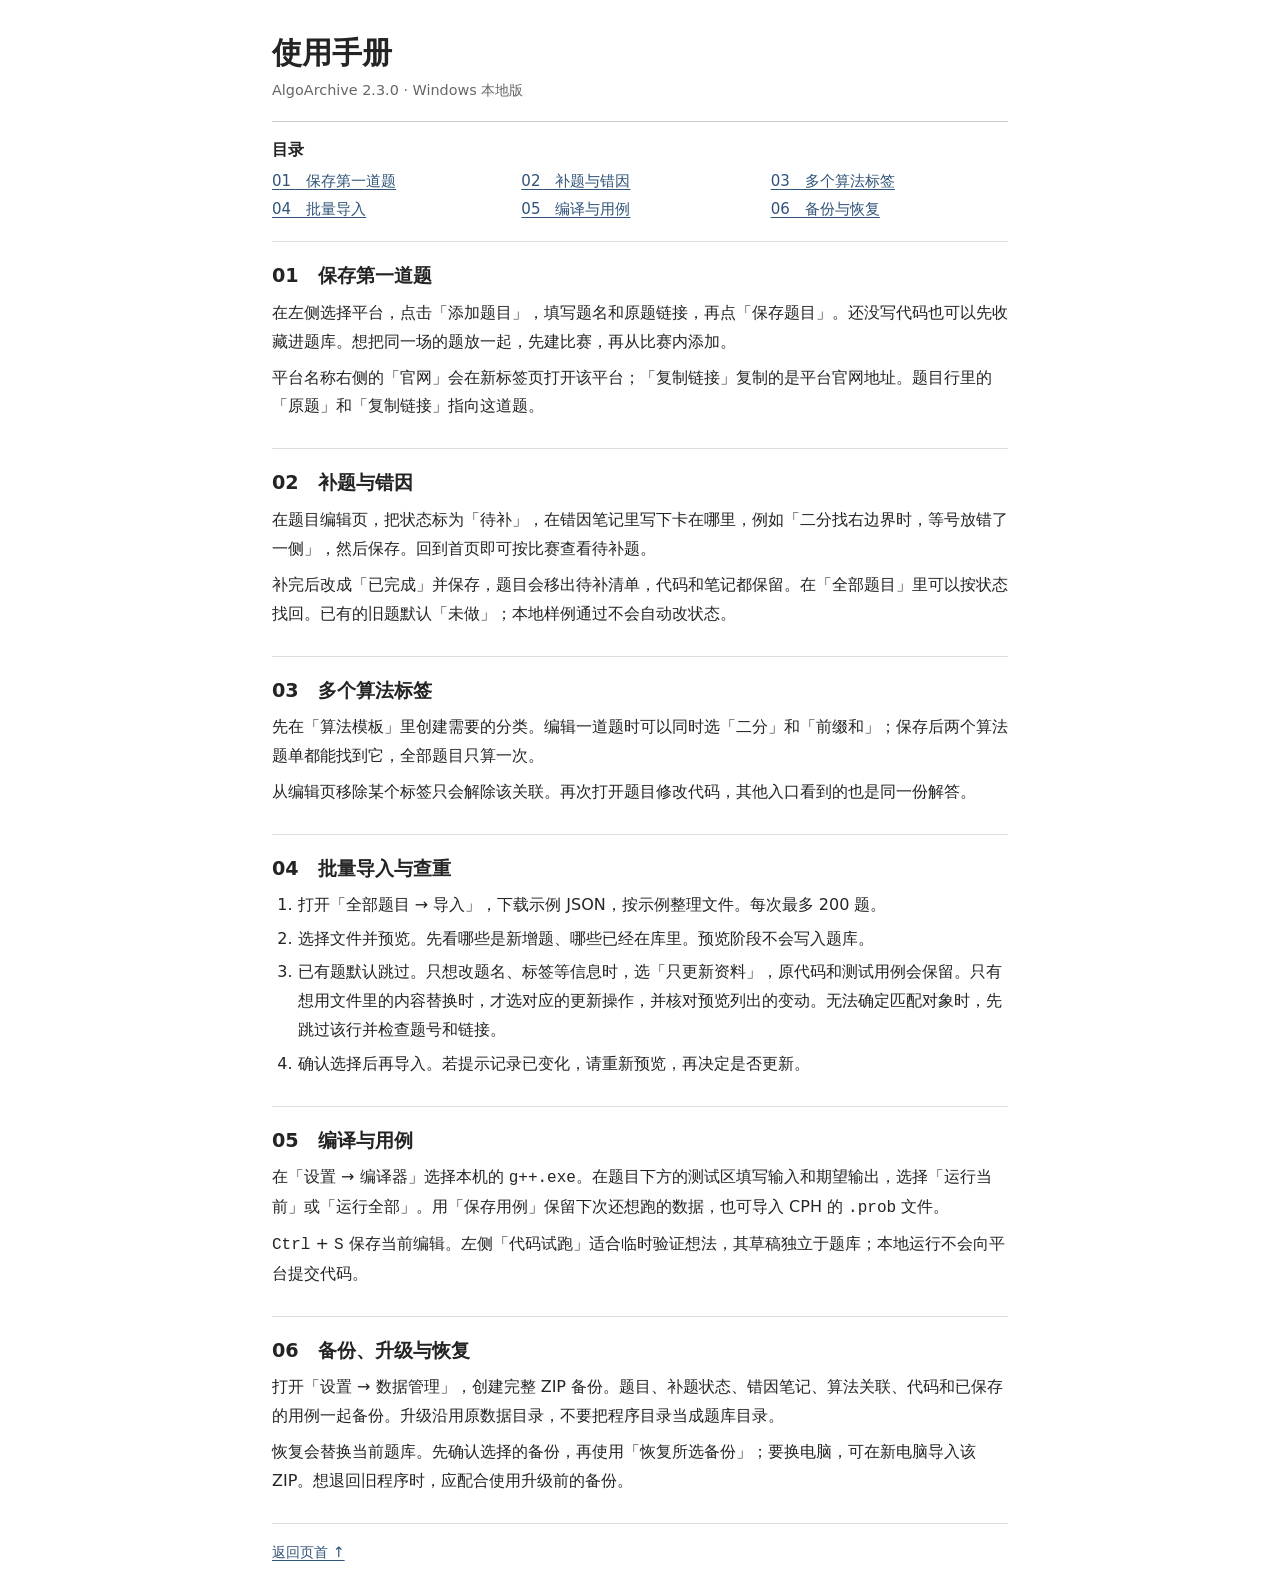
==== web/manual.html @ a6270062 "Release 2.3.0: local upsolving, algorithm tags and reviewed imports" ====
<!doctype html>
<html lang="zh-CN"><head><meta charset="utf-8"><meta name="viewport" content="width=device-width, initial-scale=1">
<title>AlgoArchive 使用手册 · 2.3.0</title><link rel="stylesheet" href="manual.css"><link rel="icon" href="favicon-32.png"></head>
<body id="top"><a class="skip" href="#start">跳到正文</a><header><div class="wrap"><h1>使用手册</h1><p>AlgoArchive 2.3.0 · Windows 本地版</p></div></header>
<div class="wrap layout"><nav aria-label="手册目录"><strong>目录</strong><div class="contents"><a href="#start">01　保存第一道题</a><a href="#review">02　补题与错因</a><a href="#tags">03　多个算法标签</a><a href="#import">04　批量导入</a><a href="#test">05　编译与用例</a><a href="#backup">06　备份与恢复</a></div></nav>
<main><section id="start"><h2>01　保存第一道题</h2><p>在左侧选择平台，点击「添加题目」，填写题名和原题链接，再点「保存题目」。还没写代码也可以先收藏进题库。想把同一场的题放一起，先建比赛，再从比赛内添加。</p><p>平台名称右侧的「官网」会在新标签页打开该平台；「复制链接」复制的是平台官网地址。题目行里的「原题」和「复制链接」指向这道题。</p></section>
<section id="review"><h2>02　补题与错因</h2><p>在题目编辑页，把状态标为「待补」，在错因笔记里写下卡在哪里，例如「二分找右边界时，等号放错了一侧」，然后保存。回到首页即可按比赛查看待补题。</p><p>补完后改成「已完成」并保存，题目会移出待补清单，代码和笔记都保留。在「全部题目」里可以按状态找回。已有的旧题默认「未做」；本地样例通过不会自动改状态。</p></section>
<section id="tags"><h2>03　多个算法标签</h2><p>先在「算法模板」里创建需要的分类。编辑一道题时可以同时选「二分」和「前缀和」；保存后两个算法题单都能找到它，全部题目只算一次。</p><p>从编辑页移除某个标签只会解除该关联。再次打开题目修改代码，其他入口看到的也是同一份解答。</p></section>
<section id="import"><h2>04　批量导入与查重</h2><ol><li>打开「全部题目 → 导入」，下载示例 JSON，按示例整理文件。每次最多 200 题。</li><li>选择文件并预览。先看哪些是新增题、哪些已经在库里。预览阶段不会写入题库。</li><li>已有题默认跳过。只想改题名、标签等信息时，选「只更新资料」，原代码和测试用例会保留。只有想用文件里的内容替换时，才选对应的更新操作，并核对预览列出的变动。无法确定匹配对象时，先跳过该行并检查题号和链接。</li><li>确认选择后再导入。若提示记录已变化，请重新预览，再决定是否更新。</li></ol></section>
<section id="test"><h2>05　编译与用例</h2><p>在「设置 → 编译器」选择本机的 <code>g++.exe</code>。在题目下方的测试区填写输入和期望输出，选择「运行当前」或「运行全部」。用「保存用例」保留下次还想跑的数据，也可导入 CPH 的 <code>.prob</code> 文件。</p><p><kbd>Ctrl</kbd> + <kbd>S</kbd> 保存当前编辑。左侧「代码试跑」适合临时验证想法，其草稿独立于题库；本地运行不会向平台提交代码。</p></section>
<section id="backup"><h2>06　备份、升级与恢复</h2><p>打开「设置 → 数据管理」，创建完整 ZIP 备份。题目、补题状态、错因笔记、算法关联、代码和已保存的用例一起备份。升级沿用原数据目录，不要把程序目录当成题库目录。</p><p>恢复会替换当前题库。先确认选择的备份，再使用「恢复所选备份」；要换电脑，可在新电脑导入该 ZIP。想退回旧程序时，应配合使用升级前的备份。</p></section>
<footer><a href="#top">返回页首 ↑</a></footer></main></div></body></html>
---- web/manual.css ----
* { box-sizing: border-box; }
html { color: #242424; background: #fff; font: 16px/1.8 system-ui, "Microsoft YaHei", sans-serif; }
body { margin: 0; }
.wrap { width: min(100% - 40px, 46rem); margin-inline: auto; }
header .wrap { padding: 32px 0 18px; border-bottom: 1px solid #ccc; }
h1 { margin: 0; font-size: 1.9rem; line-height: 1.4; }
header p, footer { color: #666; font-size: .9rem; }
header p { margin: 3px 0 0; }
nav { padding: 14px 0 18px; border-bottom: 1px solid #ddd; }
nav strong { display: block; margin-bottom: 3px; }
.contents { display: grid; grid-template-columns: repeat(3, minmax(0,1fr)); gap: 1px 12px; font-size: .94rem; }
a { color: #31547a; text-underline-offset: .19em; }
a:hover { color: #132f50; }
a:focus-visible { outline: 2px solid currentColor; outline-offset: 2px; }
section { padding: 20px 0; border-bottom: 1px solid #ddd; scroll-margin-top: 10px; }
h2 { margin: 0 0 .4em; font-size: 1.2rem; line-height: 1.5; }
p, ol { margin: .45em 0; }
ol { padding-left: 1.6em; }
li + li { margin-top: .3em; }
code, kbd { font-family: Consolas, monospace; }
footer { padding: 16px 0 30px; }
.skip { position: absolute; inset: -100px auto auto 8px; background: white; padding: 4px 8px; }
.skip:focus { top: 4px; }
@media (max-width: 540px) {
  .wrap { width: calc(100% - 32px); }
  .contents { grid-template-columns: repeat(2,minmax(0,1fr)); }
  header .wrap { padding-top: 22px; }
}
@media print {
  .wrap { width: auto; }
  nav, .skip, footer { display: none; }
  section { break-inside: avoid; }
}
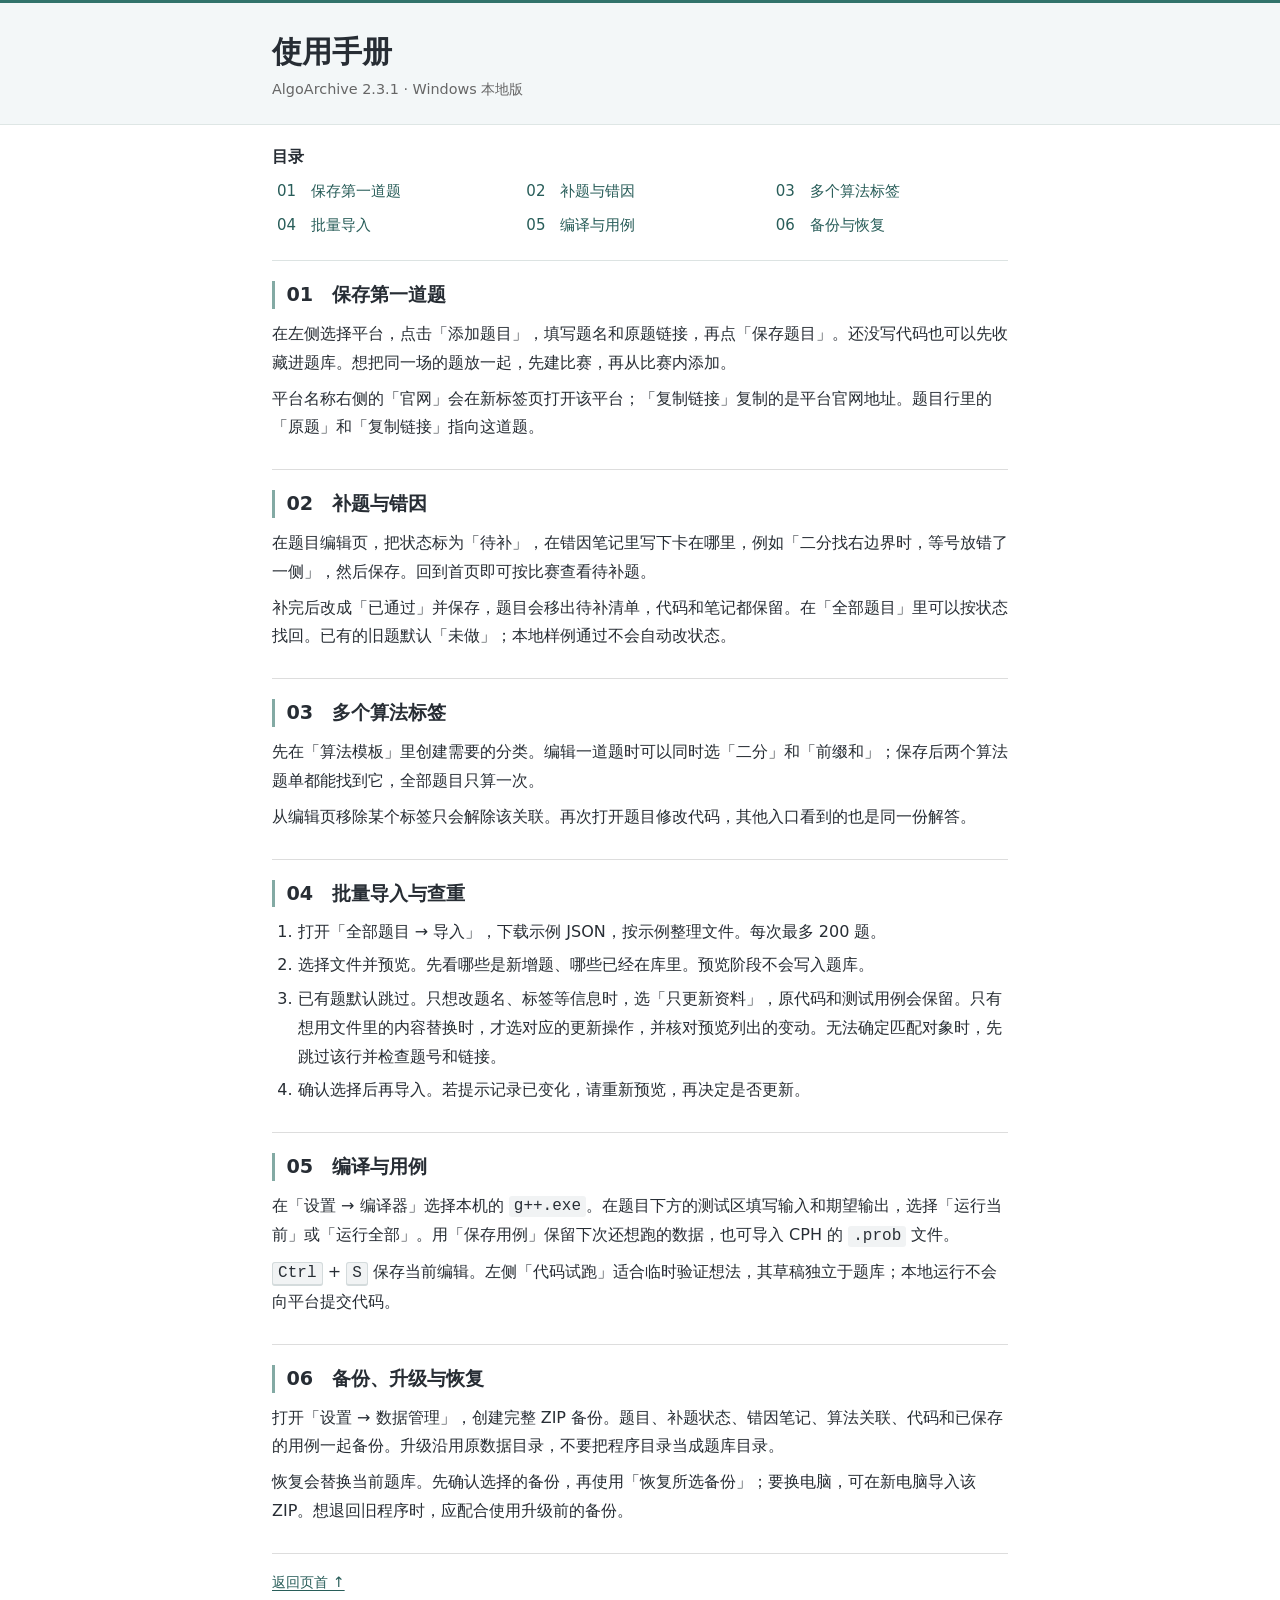
==== commit 25d40e7f: "Keep a desktop console for background archives and refine the offline manual (2.3.1)" ====
--- a/web/manual.html
+++ b/web/manual.html
@@ -1,10 +1,10 @@
 <!doctype html>
 <html lang="zh-CN"><head><meta charset="utf-8"><meta name="viewport" content="width=device-width, initial-scale=1">
-<title>AlgoArchive 使用手册 · 2.3.0</title><link rel="stylesheet" href="manual.css"><link rel="icon" href="favicon-32.png"></head>
-<body id="top"><a class="skip" href="#start">跳到正文</a><header><div class="wrap"><h1>使用手册</h1><p>AlgoArchive 2.3.0 · Windows 本地版</p></div></header>
+<title>AlgoArchive 使用手册 · 2.3.1</title><link rel="stylesheet" href="manual.css"><link rel="icon" href="favicon-32.png"></head>
+<body id="top"><a class="skip" href="#start">跳到正文</a><header><div class="wrap"><h1>使用手册</h1><p>AlgoArchive 2.3.1 · Windows 本地版</p></div></header>
 <div class="wrap layout"><nav aria-label="手册目录"><strong>目录</strong><div class="contents"><a href="#start">01　保存第一道题</a><a href="#review">02　补题与错因</a><a href="#tags">03　多个算法标签</a><a href="#import">04　批量导入</a><a href="#test">05　编译与用例</a><a href="#backup">06　备份与恢复</a></div></nav>
 <main><section id="start"><h2>01　保存第一道题</h2><p>在左侧选择平台，点击「添加题目」，填写题名和原题链接，再点「保存题目」。还没写代码也可以先收藏进题库。想把同一场的题放一起，先建比赛，再从比赛内添加。</p><p>平台名称右侧的「官网」会在新标签页打开该平台；「复制链接」复制的是平台官网地址。题目行里的「原题」和「复制链接」指向这道题。</p></section>
-<section id="review"><h2>02　补题与错因</h2><p>在题目编辑页，把状态标为「待补」，在错因笔记里写下卡在哪里，例如「二分找右边界时，等号放错了一侧」，然后保存。回到首页即可按比赛查看待补题。</p><p>补完后改成「已完成」并保存，题目会移出待补清单，代码和笔记都保留。在「全部题目」里可以按状态找回。已有的旧题默认「未做」；本地样例通过不会自动改状态。</p></section>
+<section id="review"><h2>02　补题与错因</h2><p>在题目编辑页，把状态标为「待补」，在错因笔记里写下卡在哪里，例如「二分找右边界时，等号放错了一侧」，然后保存。回到首页即可按比赛查看待补题。</p><p>补完后改成「已通过」并保存，题目会移出待补清单，代码和笔记都保留。在「全部题目」里可以按状态找回。已有的旧题默认「未做」；本地样例通过不会自动改状态。</p></section>
 <section id="tags"><h2>03　多个算法标签</h2><p>先在「算法模板」里创建需要的分类。编辑一道题时可以同时选「二分」和「前缀和」；保存后两个算法题单都能找到它，全部题目只算一次。</p><p>从编辑页移除某个标签只会解除该关联。再次打开题目修改代码，其他入口看到的也是同一份解答。</p></section>
 <section id="import"><h2>04　批量导入与查重</h2><ol><li>打开「全部题目 → 导入」，下载示例 JSON，按示例整理文件。每次最多 200 题。</li><li>选择文件并预览。先看哪些是新增题、哪些已经在库里。预览阶段不会写入题库。</li><li>已有题默认跳过。只想改题名、标签等信息时，选「只更新资料」，原代码和测试用例会保留。只有想用文件里的内容替换时，才选对应的更新操作，并核对预览列出的变动。无法确定匹配对象时，先跳过该行并检查题号和链接。</li><li>确认选择后再导入。若提示记录已变化，请重新预览，再决定是否更新。</li></ol></section>
 <section id="test"><h2>05　编译与用例</h2><p>在「设置 → 编译器」选择本机的 <code>g++.exe</code>。在题目下方的测试区填写输入和期望输出，选择「运行当前」或「运行全部」。用「保存用例」保留下次还想跑的数据，也可导入 CPH 的 <code>.prob</code> 文件。</p><p><kbd>Ctrl</kbd> + <kbd>S</kbd> 保存当前编辑。左侧「代码试跑」适合临时验证想法，其草稿独立于题库；本地运行不会向平台提交代码。</p></section>
--- a/web/manual.css
+++ b/web/manual.css
@@ -1,23 +1,29 @@
 * { box-sizing: border-box; }
-html { color: #242424; background: #fff; font: 16px/1.8 system-ui, "Microsoft YaHei", sans-serif; }
+html { color: #272d34; background: #fff; font: 16px/1.8 system-ui, "Microsoft YaHei", sans-serif; }
 body { margin: 0; }
 .wrap { width: min(100% - 40px, 46rem); margin-inline: auto; }
-header .wrap { padding: 32px 0 18px; border-bottom: 1px solid #ccc; }
+header { background: #f3f7f8; border-top: 3px solid #31736b; border-bottom: 1px solid #dee6e5; }
+header .wrap { padding: 28px 0 22px; }
 h1 { margin: 0; font-size: 1.9rem; line-height: 1.4; }
 header p, footer { color: #666; font-size: .9rem; }
 header p { margin: 3px 0 0; }
-nav { padding: 14px 0 18px; border-bottom: 1px solid #ddd; }
+nav { padding: 18px 0; border-bottom: 1px solid #dce3e2; }
 nav strong { display: block; margin-bottom: 3px; }
 .contents { display: grid; grid-template-columns: repeat(3, minmax(0,1fr)); gap: 1px 12px; font-size: .94rem; }
-a { color: #31547a; text-underline-offset: .19em; }
+.contents a { border-radius: 4px; padding: 3px 5px; text-decoration: none; }
+.contents a:hover, .contents a:focus-visible { background: #edf4f2; text-decoration: underline; }
+a { color: #285d59; text-underline-offset: .19em; }
 a:hover { color: #132f50; }
 a:focus-visible { outline: 2px solid currentColor; outline-offset: 2px; }
 section { padding: 20px 0; border-bottom: 1px solid #ddd; scroll-margin-top: 10px; }
-h2 { margin: 0 0 .4em; font-size: 1.2rem; line-height: 1.5; }
+h2 { margin: 0 0 .55em; padding-left: .6em; border-left: 3px solid #83aaa4; font-size: 1.2rem; line-height: 1.45; }
+section:target h2 { border-color: #22675c; color: #225d53; }
 p, ol { margin: .45em 0; }
 ol { padding-left: 1.6em; }
 li + li { margin-top: .3em; }
 code, kbd { font-family: Consolas, monospace; }
+code, kbd { background: #f1f3f4; padding: .08em .32em; border-radius: 3px; }
+kbd { border: 1px solid #d4dbdc; border-bottom-width: 2px; }
 footer { padding: 16px 0 30px; }
 .skip { position: absolute; inset: -100px auto auto 8px; background: white; padding: 4px 8px; }
 .skip:focus { top: 4px; }
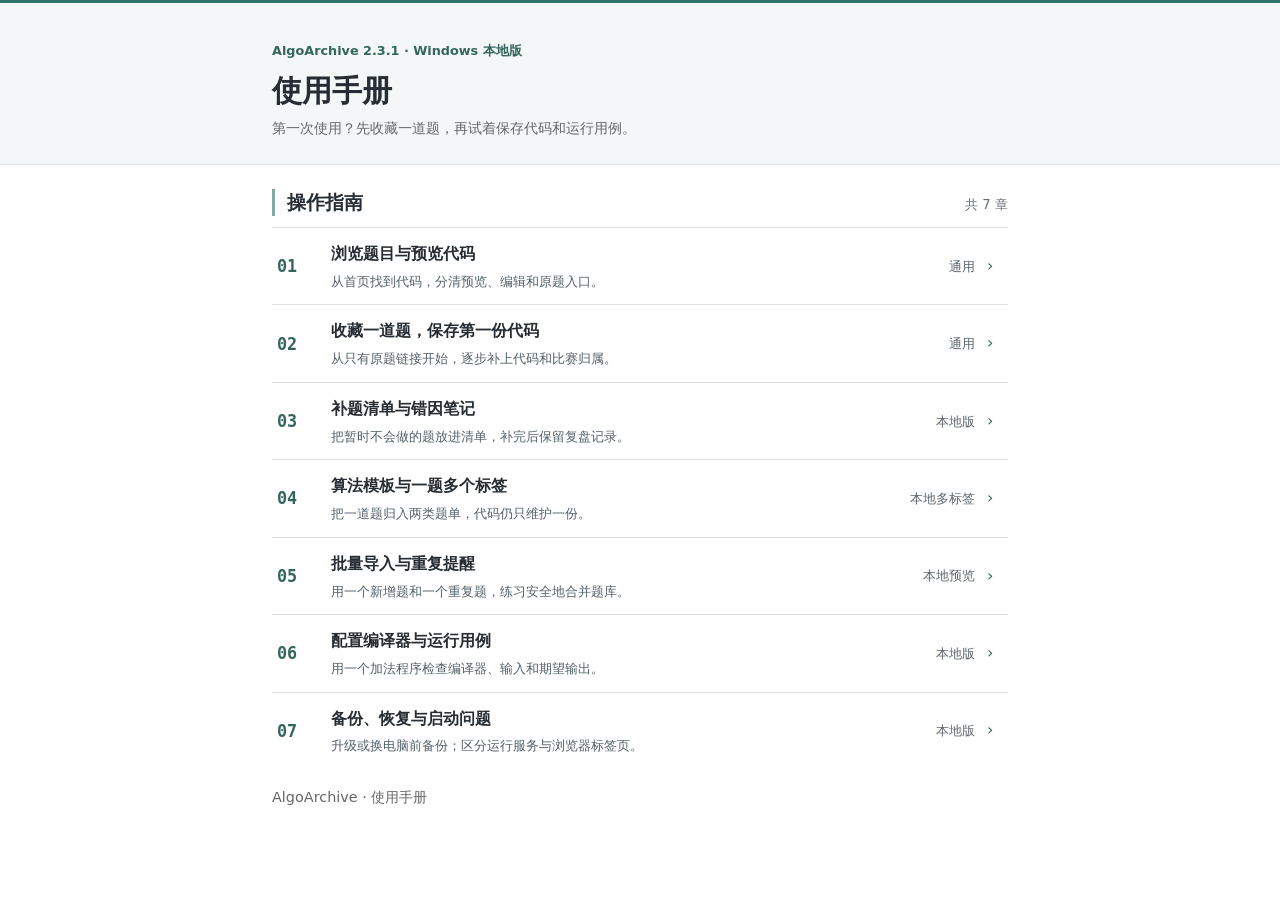
==== commit 2bfa856f: "Add a seven-chapter guide and a clearly labeled Virtual Judge link" ====
--- a/web/manual.html
+++ b/web/manual.html
@@ -1,12 +1,13 @@
 <!doctype html>
 <html lang="zh-CN"><head><meta charset="utf-8"><meta name="viewport" content="width=device-width, initial-scale=1">
-<title>AlgoArchive 使用手册 · 2.3.1</title><link rel="stylesheet" href="manual.css"><link rel="icon" href="favicon-32.png"></head>
-<body id="top"><a class="skip" href="#start">跳到正文</a><header><div class="wrap"><h1>使用手册</h1><p>AlgoArchive 2.3.1 · Windows 本地版</p></div></header>
-<div class="wrap layout"><nav aria-label="手册目录"><strong>目录</strong><div class="contents"><a href="#start">01　保存第一道题</a><a href="#review">02　补题与错因</a><a href="#tags">03　多个算法标签</a><a href="#import">04　批量导入</a><a href="#test">05　编译与用例</a><a href="#backup">06　备份与恢复</a></div></nav>
-<main><section id="start"><h2>01　保存第一道题</h2><p>在左侧选择平台，点击「添加题目」，填写题名和原题链接，再点「保存题目」。还没写代码也可以先收藏进题库。想把同一场的题放一起，先建比赛，再从比赛内添加。</p><p>平台名称右侧的「官网」会在新标签页打开该平台；「复制链接」复制的是平台官网地址。题目行里的「原题」和「复制链接」指向这道题。</p></section>
-<section id="review"><h2>02　补题与错因</h2><p>在题目编辑页，把状态标为「待补」，在错因笔记里写下卡在哪里，例如「二分找右边界时，等号放错了一侧」，然后保存。回到首页即可按比赛查看待补题。</p><p>补完后改成「已通过」并保存，题目会移出待补清单，代码和笔记都保留。在「全部题目」里可以按状态找回。已有的旧题默认「未做」；本地样例通过不会自动改状态。</p></section>
-<section id="tags"><h2>03　多个算法标签</h2><p>先在「算法模板」里创建需要的分类。编辑一道题时可以同时选「二分」和「前缀和」；保存后两个算法题单都能找到它，全部题目只算一次。</p><p>从编辑页移除某个标签只会解除该关联。再次打开题目修改代码，其他入口看到的也是同一份解答。</p></section>
-<section id="import"><h2>04　批量导入与查重</h2><ol><li>打开「全部题目 → 导入」，下载示例 JSON，按示例整理文件。每次最多 200 题。</li><li>选择文件并预览。先看哪些是新增题、哪些已经在库里。预览阶段不会写入题库。</li><li>已有题默认跳过。只想改题名、标签等信息时，选「只更新资料」，原代码和测试用例会保留。只有想用文件里的内容替换时，才选对应的更新操作，并核对预览列出的变动。无法确定匹配对象时，先跳过该行并检查题号和链接。</li><li>确认选择后再导入。若提示记录已变化，请重新预览，再决定是否更新。</li></ol></section>
-<section id="test"><h2>05　编译与用例</h2><p>在「设置 → 编译器」选择本机的 <code>g++.exe</code>。在题目下方的测试区填写输入和期望输出，选择「运行当前」或「运行全部」。用「保存用例」保留下次还想跑的数据，也可导入 CPH 的 <code>.prob</code> 文件。</p><p><kbd>Ctrl</kbd> + <kbd>S</kbd> 保存当前编辑。左侧「代码试跑」适合临时验证想法，其草稿独立于题库；本地运行不会向平台提交代码。</p></section>
-<section id="backup"><h2>06　备份、升级与恢复</h2><p>打开「设置 → 数据管理」，创建完整 ZIP 备份。题目、补题状态、错因笔记、算法关联、代码和已保存的用例一起备份。升级沿用原数据目录，不要把程序目录当成题库目录。</p><p>恢复会替换当前题库。先确认选择的备份，再使用「恢复所选备份」；要换电脑，可在新电脑导入该 ZIP。想退回旧程序时，应配合使用升级前的备份。</p></section>
-<footer><a href="#top">返回页首 ↑</a></footer></main></div></body></html>
+<title>目录 · AlgoArchive 使用手册</title><link rel="stylesheet" href="manual.css?v=guide-2"><link rel="icon" href="favicon-32.png"></head>
+<body><a class="skip" href="#main">跳到正文</a><header><div class="wrap"><p class="edition">AlgoArchive 2.3.1 · Windows 本地版</p><h1>使用手册</h1><p class="intro">第一次使用？先收藏一道题，再试着保存代码和运行用例。</p></div></header>
+<main id="main" class="wrap"><div class="index-head"><h2>操作指南</h2><span>共 7 章</span></div><nav class="directory" aria-label="手册目录">
+<a href="guide/browse.html"><span class="num">01</span><span><strong>浏览题目与预览代码</strong><small>从首页找到代码，分清预览、编辑和原题入口。</small></span><span class="mode">通用</span><span class="arrow" aria-hidden="true">›</span></a>
+<a href="guide/archive.html"><span class="num">02</span><span><strong>收藏一道题，保存第一份代码</strong><small>从只有原题链接开始，逐步补上代码和比赛归属。</small></span><span class="mode">通用</span><span class="arrow" aria-hidden="true">›</span></a>
+<a href="guide/review.html"><span class="num">03</span><span><strong>补题清单与错因笔记</strong><small>把暂时不会做的题放进清单，补完后保留复盘记录。</small></span><span class="mode">本地版</span><span class="arrow" aria-hidden="true">›</span></a>
+<a href="guide/tags.html"><span class="num">04</span><span><strong>算法模板与一题多个标签</strong><small>把一道题归入两类题单，代码仍只维护一份。</small></span><span class="mode">本地多标签</span><span class="arrow" aria-hidden="true">›</span></a>
+<a href="guide/import.html"><span class="num">05</span><span><strong>批量导入与重复提醒</strong><small>用一个新增题和一个重复题，练习安全地合并题库。</small></span><span class="mode">本地预览</span><span class="arrow" aria-hidden="true">›</span></a>
+<a href="guide/test.html"><span class="num">06</span><span><strong>配置编译器与运行用例</strong><small>用一个加法程序检查编译器、输入和期望输出。</small></span><span class="mode">本地版</span><span class="arrow" aria-hidden="true">›</span></a>
+<a href="guide/backup.html"><span class="num">07</span><span><strong>备份、恢复与启动问题</strong><small>升级或换电脑前备份；区分运行服务与浏览器标签页。</small></span><span class="mode">本地版</span><span class="arrow" aria-hidden="true">›</span></a>
+</nav></main><footer class="wrap">AlgoArchive · 使用手册</footer></body></html>
--- a/web/manual.css
+++ b/web/manual.css
@@ -9,9 +9,26 @@
 header p { margin: 3px 0 0; }
 nav { padding: 18px 0; border-bottom: 1px solid #dce3e2; }
 nav strong { display: block; margin-bottom: 3px; }
-.contents { display: grid; grid-template-columns: repeat(3, minmax(0,1fr)); gap: 1px 12px; font-size: .94rem; }
-.contents a { border-radius: 4px; padding: 3px 5px; text-decoration: none; }
-.contents a:hover, .contents a:focus-visible { background: #edf4f2; text-decoration: underline; }
+.edition,.num,.mode { font-size:.8rem; color:#35665e; }
+.edition { margin:8px 0; font-weight:650; }
+.index-head,.pager { display:flex; justify-content:space-between; align-items:baseline; gap:12px; }
+.index-head { padding-top:24px; }
+.index-head span, figcaption { color:#647079; font-size:.83rem; }
+.directory { padding:0; border:0; }
+.directory a { display:grid; grid-template-columns:2.6em minmax(0,1fr) auto 1em; gap:12px; align-items:center; padding:12px 5px; border-top:1px solid #dce3e2; text-decoration:none; color:inherit; }
+.directory a:hover,.directory a:focus-visible { background:#f1f6f5; }
+.directory small { display:block; color:#53616a; line-height:1.55; }
+.num { font:600 1.05rem Consolas,monospace; }
+.mode { color:#5c666d; }
+.arrow,.bread { color:#35665e; }
+.article { padding:12px 0 22px; }
+.article h2 { margin-top:24px; }
+.article aside { margin-top:18px; padding:12px 16px; background:#faf5e9; border-left:3px solid #ba9547; }
+.article pre { overflow-x:auto; padding:14px; background:#f2f5f6; line-height:1.5; }
+.article pre code { padding:0; }
+.article figure { margin:24px 0 0; }
+.article figure img { display:block; width:100%; height:auto; border:1px solid #dce3e2; }
+.pager { flex-wrap:wrap; border-top:1px solid #dce3e2; border-bottom:0; }
 a { color: #285d59; text-underline-offset: .19em; }
 a:hover { color: #132f50; }
 a:focus-visible { outline: 2px solid currentColor; outline-offset: 2px; }
@@ -29,7 +46,8 @@
 .skip:focus { top: 4px; }
 @media (max-width: 540px) {
   .wrap { width: calc(100% - 32px); }
-  .contents { grid-template-columns: repeat(2,minmax(0,1fr)); }
+  .directory a { grid-template-columns:1.6em minmax(0,1fr) auto; gap:8px; }
+  .directory .arrow { display:none; }
   header .wrap { padding-top: 22px; }
 }
 @media print {
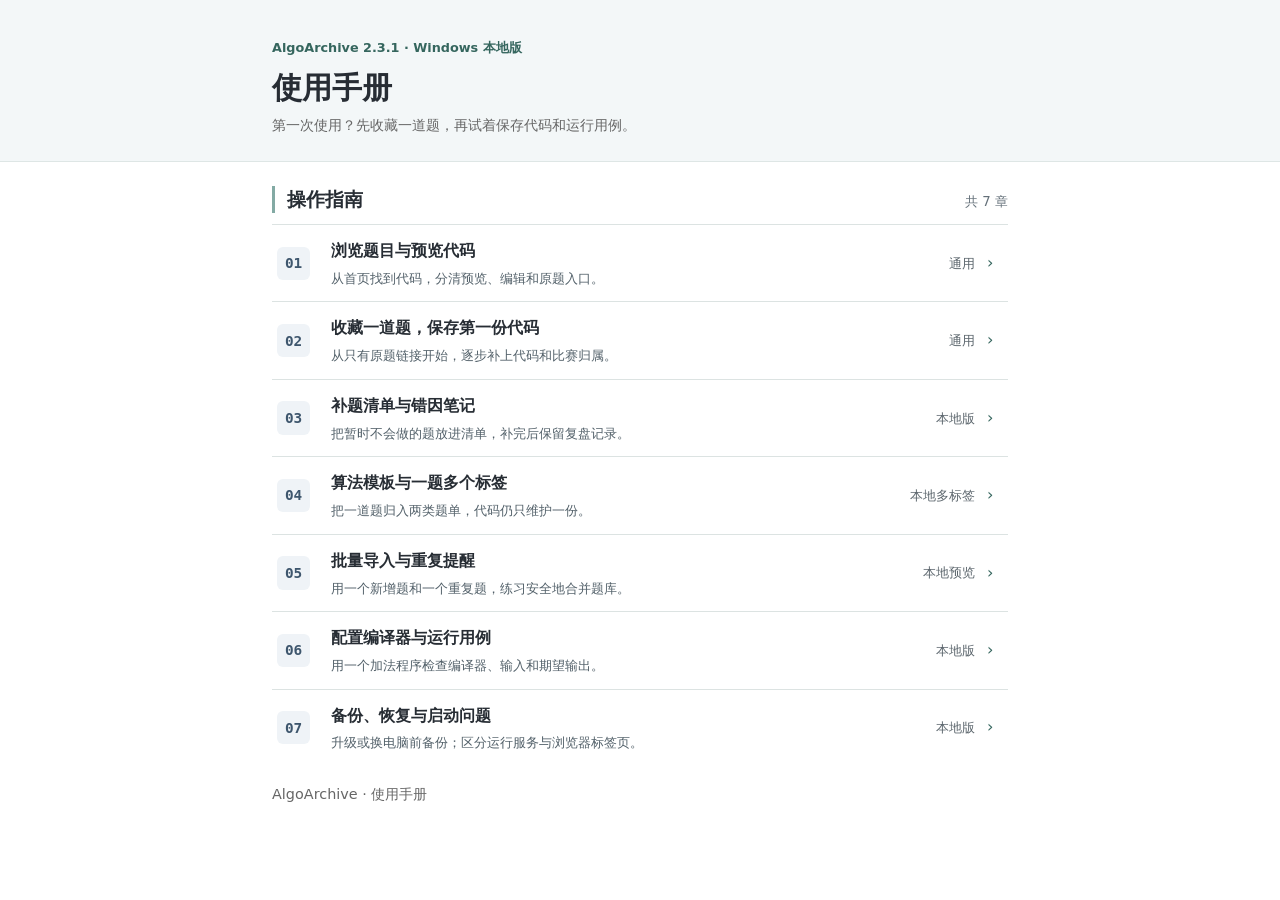
==== commit 18c329cd: "Expand the compiler walkthrough and clarify external judge boundaries" ====
--- a/web/manual.html
+++ b/web/manual.html
@@ -1,6 +1,6 @@
 <!doctype html>
 <html lang="zh-CN"><head><meta charset="utf-8"><meta name="viewport" content="width=device-width, initial-scale=1">
-<title>目录 · AlgoArchive 使用手册</title><link rel="stylesheet" href="manual.css?v=guide-2"><link rel="icon" href="favicon-32.png"></head>
+<title>目录 · AlgoArchive 使用手册</title><link rel="stylesheet" href="manual.css?v=guide-3"><link rel="icon" href="favicon-32.png"></head>
 <body><a class="skip" href="#main">跳到正文</a><header><div class="wrap"><p class="edition">AlgoArchive 2.3.1 · Windows 本地版</p><h1>使用手册</h1><p class="intro">第一次使用？先收藏一道题，再试着保存代码和运行用例。</p></div></header>
 <main id="main" class="wrap"><div class="index-head"><h2>操作指南</h2><span>共 7 章</span></div><nav class="directory" aria-label="手册目录">
 <a href="guide/browse.html"><span class="num">01</span><span><strong>浏览题目与预览代码</strong><small>从首页找到代码，分清预览、编辑和原题入口。</small></span><span class="mode">通用</span><span class="arrow" aria-hidden="true">›</span></a>
--- a/web/manual.css
+++ b/web/manual.css
@@ -2,7 +2,7 @@
 html { color: #272d34; background: #fff; font: 16px/1.8 system-ui, "Microsoft YaHei", sans-serif; }
 body { margin: 0; }
 .wrap { width: min(100% - 40px, 46rem); margin-inline: auto; }
-header { background: #f3f7f8; border-top: 3px solid #31736b; border-bottom: 1px solid #dee6e5; }
+header { background: #f3f7f8; border-bottom: 1px solid #dee6e5; }
 header .wrap { padding: 28px 0 22px; }
 h1 { margin: 0; font-size: 1.9rem; line-height: 1.4; }
 header p, footer { color: #666; font-size: .9rem; }
@@ -18,14 +18,21 @@
 .directory a { display:grid; grid-template-columns:2.6em minmax(0,1fr) auto 1em; gap:12px; align-items:center; padding:12px 5px; border-top:1px solid #dce3e2; text-decoration:none; color:inherit; }
 .directory a:hover,.directory a:focus-visible { background:#f1f6f5; }
 .directory small { display:block; color:#53616a; line-height:1.55; }
-.num { font:600 1.05rem Consolas,monospace; }
+.num { display:grid; place-items:center; width:2.3em; height:2.3em; border-radius:6px; background:#eff3f7; color:#3e566d; font:600 .9rem Consolas,monospace; }
 .mode { color:#5c666d; }
 .arrow,.bread { color:#35665e; }
 .article { padding:12px 0 22px; }
 .article h2 { margin-top:24px; }
 .article aside { margin-top:18px; padding:12px 16px; background:#faf5e9; border-left:3px solid #ba9547; }
-.article pre { overflow-x:auto; padding:14px; background:#f2f5f6; line-height:1.5; }
-.article pre code { padding:0; }
+.article ol { list-style:none; counter-reset:steps; padding:0; }
+.article li { position:relative; padding:4px 0 7px 2.3em; counter-increment:steps; }
+.article li::before { content:counter(steps); position:absolute; left:0; top:.4em; display:grid; place-items:center; width:1.65em; height:1.65em; background:#e9f2ee; color:#356359; border-radius:50%; font-size:.84rem; font-weight:650; }
+.article pre { overflow-x:auto; padding:16px 18px; border-radius:6px; background:#24333e; color:#eff5f6; line-height:1.6; }
+.article pre code { padding:0; background:transparent; }
+.article :not(pre) > code { overflow-wrap:anywhere; }
+.article dl { border-block:1px solid #dce3e2; padding:4px 0 12px; }
+.article dt { font-weight:650; margin-top:10px; }
+.article dd { margin:2px 0 0; color:#47535d; }
 .article figure { margin:24px 0 0; }
 .article figure img { display:block; width:100%; height:auto; border:1px solid #dce3e2; }
 .pager { flex-wrap:wrap; border-top:1px solid #dce3e2; border-bottom:0; }
@@ -46,7 +53,7 @@
 .skip:focus { top: 4px; }
 @media (max-width: 540px) {
   .wrap { width: calc(100% - 32px); }
-  .directory a { grid-template-columns:1.6em minmax(0,1fr) auto; gap:8px; }
+  .directory a { grid-template-columns:2.3em minmax(0,1fr) auto; gap:8px; }
   .directory .arrow { display:none; }
   header .wrap { padding-top: 22px; }
 }
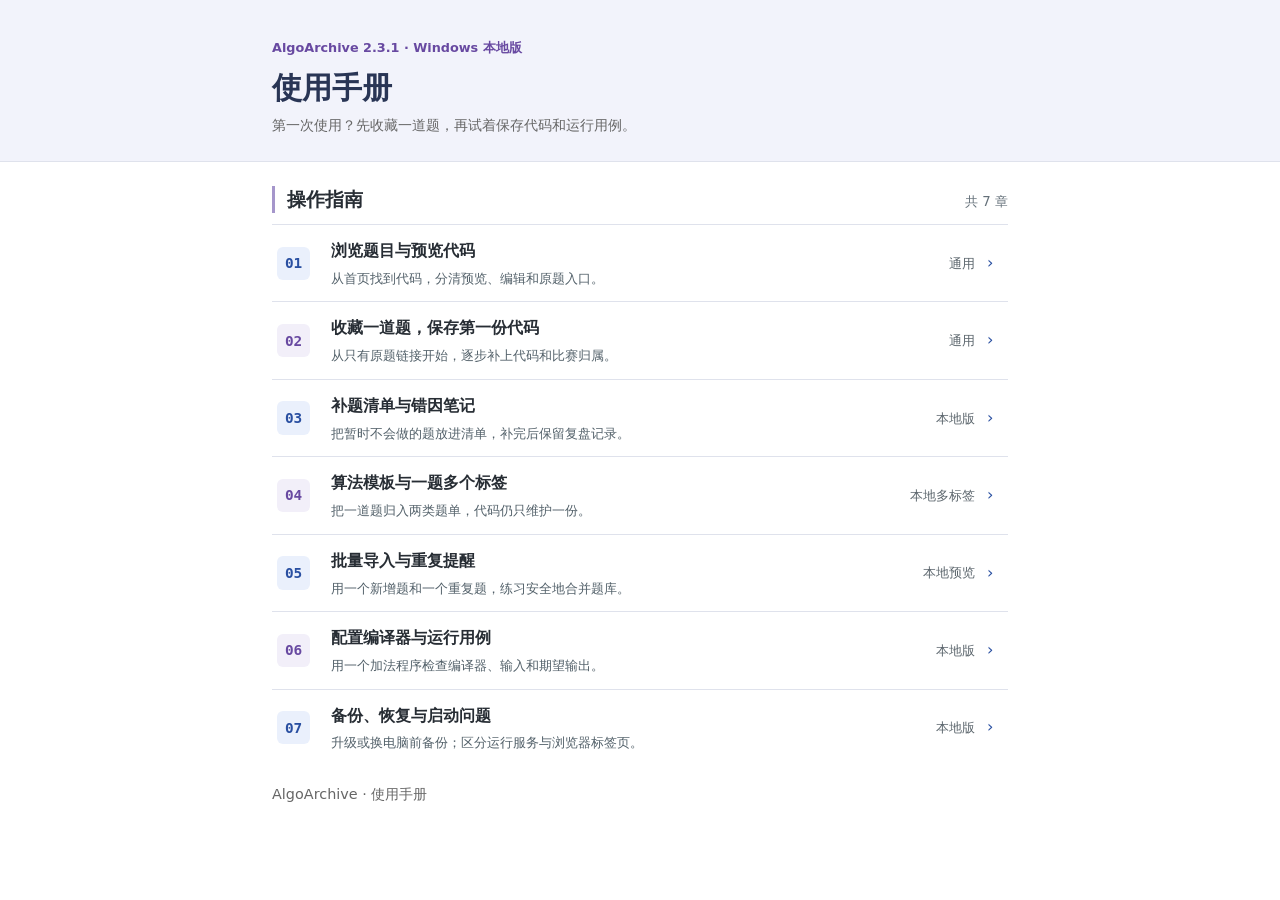
==== commit 7cecc360: "Use blue links, violet chapter markers and warm notes in the manual" ====
--- a/web/manual.html
+++ b/web/manual.html
@@ -1,6 +1,6 @@
 <!doctype html>
 <html lang="zh-CN"><head><meta charset="utf-8"><meta name="viewport" content="width=device-width, initial-scale=1">
-<title>目录 · AlgoArchive 使用手册</title><link rel="stylesheet" href="manual.css?v=guide-3"><link rel="icon" href="favicon-32.png"></head>
+<title>目录 · AlgoArchive 使用手册</title><link rel="stylesheet" href="manual.css?v=guide-4"><link rel="icon" href="favicon-32.png"></head>
 <body><a class="skip" href="#main">跳到正文</a><header><div class="wrap"><p class="edition">AlgoArchive 2.3.1 · Windows 本地版</p><h1>使用手册</h1><p class="intro">第一次使用？先收藏一道题，再试着保存代码和运行用例。</p></div></header>
 <main id="main" class="wrap"><div class="index-head"><h2>操作指南</h2><span>共 7 章</span></div><nav class="directory" aria-label="手册目录">
 <a href="guide/browse.html"><span class="num">01</span><span><strong>浏览题目与预览代码</strong><small>从首页找到代码，分清预览、编辑和原题入口。</small></span><span class="mode">通用</span><span class="arrow" aria-hidden="true">›</span></a>
--- a/web/manual.css
+++ b/web/manual.css
@@ -1,47 +1,49 @@
 * { box-sizing: border-box; }
+:root { --link:#294fa1; --violet:#6849a1; --rule:#dfe2ec; --lavender:#f2eff9; }
 html { color: #272d34; background: #fff; font: 16px/1.8 system-ui, "Microsoft YaHei", sans-serif; }
 body { margin: 0; }
 .wrap { width: min(100% - 40px, 46rem); margin-inline: auto; }
-header { background: #f3f7f8; border-bottom: 1px solid #dee6e5; }
+header { background:#f2f3fb; border-bottom:1px solid var(--rule); }
 header .wrap { padding: 28px 0 22px; }
-h1 { margin: 0; font-size: 1.9rem; line-height: 1.4; }
+h1 { margin: 0; color:#293555; font-size: 1.9rem; line-height: 1.4; }
 header p, footer { color: #666; font-size: .9rem; }
 header p { margin: 3px 0 0; }
-nav { padding: 18px 0; border-bottom: 1px solid #dce3e2; }
+nav { padding: 18px 0; border-bottom: 1px solid var(--rule); }
 nav strong { display: block; margin-bottom: 3px; }
-.edition,.num,.mode { font-size:.8rem; color:#35665e; }
+.edition,.num,.mode { font-size:.8rem; color:var(--violet); }
 .edition { margin:8px 0; font-weight:650; }
 .index-head,.pager { display:flex; justify-content:space-between; align-items:baseline; gap:12px; }
 .index-head { padding-top:24px; }
 .index-head span, figcaption { color:#647079; font-size:.83rem; }
 .directory { padding:0; border:0; }
-.directory a { display:grid; grid-template-columns:2.6em minmax(0,1fr) auto 1em; gap:12px; align-items:center; padding:12px 5px; border-top:1px solid #dce3e2; text-decoration:none; color:inherit; }
-.directory a:hover,.directory a:focus-visible { background:#f1f6f5; }
+.directory a { display:grid; grid-template-columns:2.6em minmax(0,1fr) auto 1em; gap:12px; align-items:center; padding:12px 5px; border-top:1px solid var(--rule); text-decoration:none; color:inherit; }
+.directory a:hover,.directory a:focus-visible { background:#f4f6fd; }
 .directory small { display:block; color:#53616a; line-height:1.55; }
-.num { display:grid; place-items:center; width:2.3em; height:2.3em; border-radius:6px; background:#eff3f7; color:#3e566d; font:600 .9rem Consolas,monospace; }
+.num { display:grid; place-items:center; width:2.3em; height:2.3em; border-radius:6px; background:#eaf0fc; color:var(--link); font:600 .9rem Consolas,monospace; }
+.directory a:nth-child(even) .num { background:var(--lavender); color:var(--violet); }
 .mode { color:#5c666d; }
-.arrow,.bread { color:#35665e; }
+.arrow,.bread { color:var(--link); }
 .article { padding:12px 0 22px; }
 .article h2 { margin-top:24px; }
-.article aside { margin-top:18px; padding:12px 16px; background:#faf5e9; border-left:3px solid #ba9547; }
+.article aside { margin-top:18px; padding:12px 16px; background:#fff4e9; border-left:3px solid #c78240; }
 .article ol { list-style:none; counter-reset:steps; padding:0; }
 .article li { position:relative; padding:4px 0 7px 2.3em; counter-increment:steps; }
-.article li::before { content:counter(steps); position:absolute; left:0; top:.4em; display:grid; place-items:center; width:1.65em; height:1.65em; background:#e9f2ee; color:#356359; border-radius:50%; font-size:.84rem; font-weight:650; }
+.article li::before { content:counter(steps); position:absolute; left:0; top:.4em; display:grid; place-items:center; width:1.65em; height:1.65em; background:#eaf0fc; color:var(--link); border-radius:50%; font-size:.84rem; font-weight:650; }
 .article pre { overflow-x:auto; padding:16px 18px; border-radius:6px; background:#24333e; color:#eff5f6; line-height:1.6; }
 .article pre code { padding:0; background:transparent; }
 .article :not(pre) > code { overflow-wrap:anywhere; }
-.article dl { border-block:1px solid #dce3e2; padding:4px 0 12px; }
+.article dl { border-block:1px solid var(--rule); padding:4px 0 12px; }
 .article dt { font-weight:650; margin-top:10px; }
 .article dd { margin:2px 0 0; color:#47535d; }
 .article figure { margin:24px 0 0; }
-.article figure img { display:block; width:100%; height:auto; border:1px solid #dce3e2; }
-.pager { flex-wrap:wrap; border-top:1px solid #dce3e2; border-bottom:0; }
-a { color: #285d59; text-underline-offset: .19em; }
+.article figure img { display:block; width:100%; height:auto; border:1px solid var(--rule); }
+.pager { flex-wrap:wrap; border-top:1px solid var(--rule); border-bottom:0; }
+a { color:var(--link); text-underline-offset: .19em; }
 a:hover { color: #132f50; }
 a:focus-visible { outline: 2px solid currentColor; outline-offset: 2px; }
 section { padding: 20px 0; border-bottom: 1px solid #ddd; scroll-margin-top: 10px; }
-h2 { margin: 0 0 .55em; padding-left: .6em; border-left: 3px solid #83aaa4; font-size: 1.2rem; line-height: 1.45; }
-section:target h2 { border-color: #22675c; color: #225d53; }
+h2 { margin: 0 0 .55em; padding-left: .6em; border-left: 3px solid #a596cb; font-size: 1.2rem; line-height: 1.45; }
+section:target h2 { border-color:var(--violet); color:var(--violet); }
 p, ol { margin: .45em 0; }
 ol { padding-left: 1.6em; }
 li + li { margin-top: .3em; }
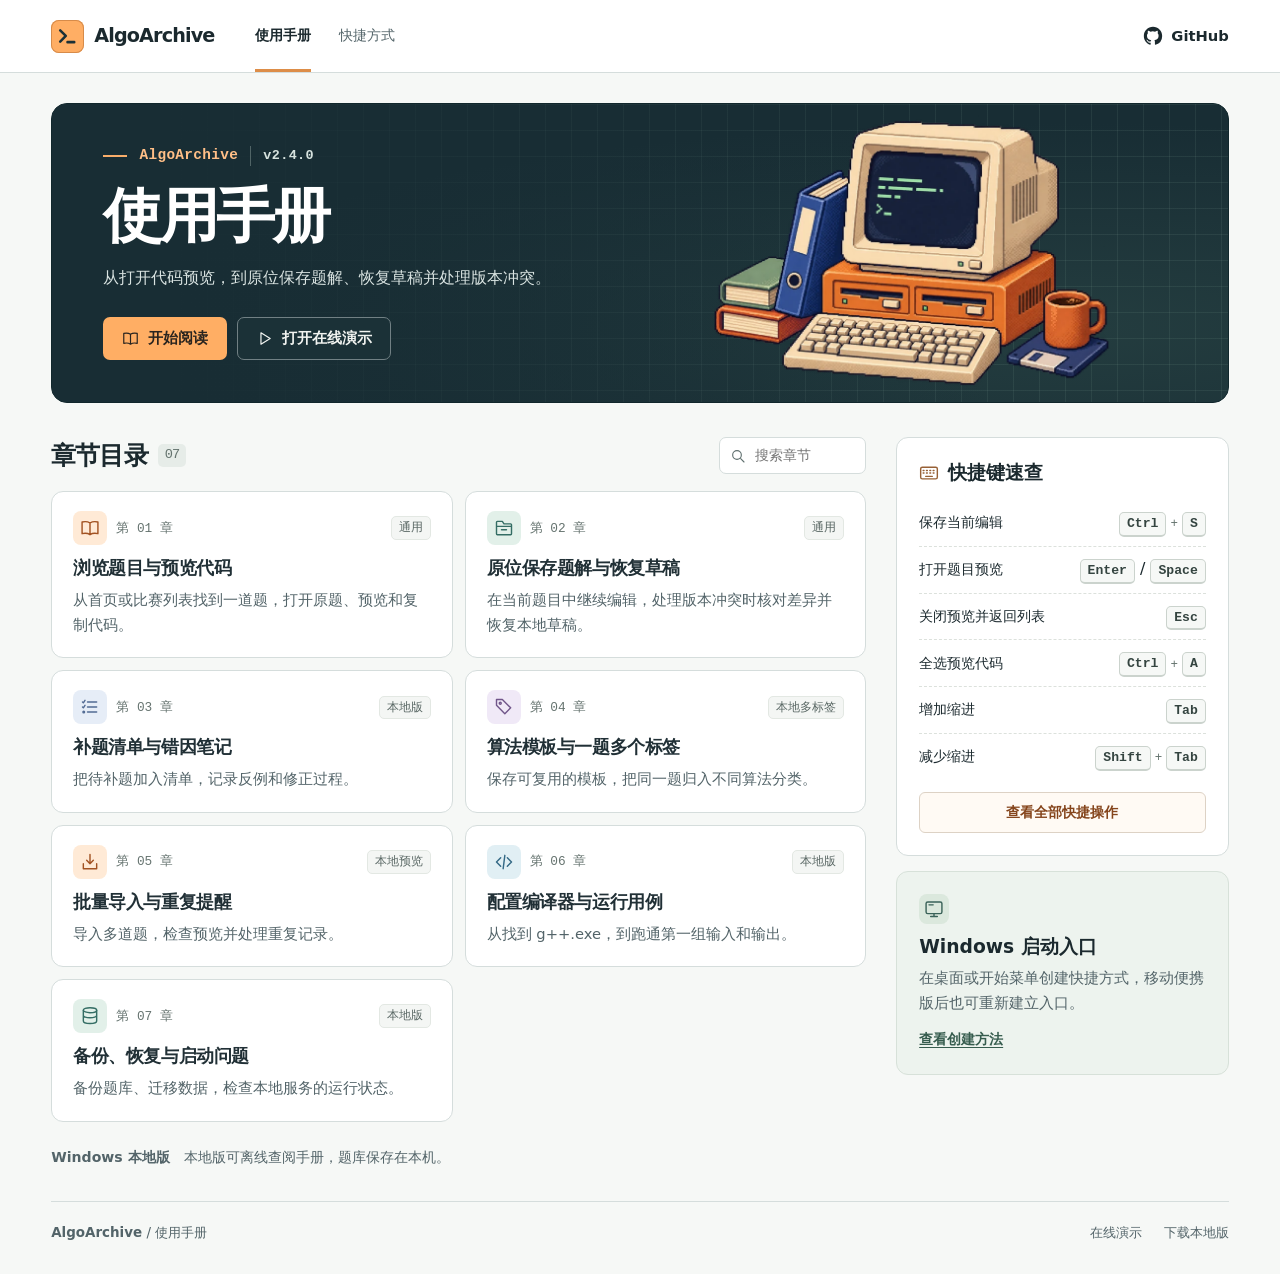
==== commit 76c1f534: "Release AlgoArchive 2.4.0" ====
--- a/web/manual.html
+++ b/web/manual.html
@@ -1,13 +1,77 @@
 <!doctype html>
-<html lang="zh-CN"><head><meta charset="utf-8"><meta name="viewport" content="width=device-width, initial-scale=1">
-<title>目录 · AlgoArchive 使用手册</title><link rel="stylesheet" href="manual.css?v=guide-4"><link rel="icon" href="favicon-32.png"></head>
-<body><a class="skip" href="#main">跳到正文</a><header><div class="wrap"><p class="edition">AlgoArchive 2.3.1 · Windows 本地版</p><h1>使用手册</h1><p class="intro">第一次使用？先收藏一道题，再试着保存代码和运行用例。</p></div></header>
-<main id="main" class="wrap"><div class="index-head"><h2>操作指南</h2><span>共 7 章</span></div><nav class="directory" aria-label="手册目录">
-<a href="guide/browse.html"><span class="num">01</span><span><strong>浏览题目与预览代码</strong><small>从首页找到代码，分清预览、编辑和原题入口。</small></span><span class="mode">通用</span><span class="arrow" aria-hidden="true">›</span></a>
-<a href="guide/archive.html"><span class="num">02</span><span><strong>收藏一道题，保存第一份代码</strong><small>从只有原题链接开始，逐步补上代码和比赛归属。</small></span><span class="mode">通用</span><span class="arrow" aria-hidden="true">›</span></a>
-<a href="guide/review.html"><span class="num">03</span><span><strong>补题清单与错因笔记</strong><small>把暂时不会做的题放进清单，补完后保留复盘记录。</small></span><span class="mode">本地版</span><span class="arrow" aria-hidden="true">›</span></a>
-<a href="guide/tags.html"><span class="num">04</span><span><strong>算法模板与一题多个标签</strong><small>把一道题归入两类题单，代码仍只维护一份。</small></span><span class="mode">本地多标签</span><span class="arrow" aria-hidden="true">›</span></a>
-<a href="guide/import.html"><span class="num">05</span><span><strong>批量导入与重复提醒</strong><small>用一个新增题和一个重复题，练习安全地合并题库。</small></span><span class="mode">本地预览</span><span class="arrow" aria-hidden="true">›</span></a>
-<a href="guide/test.html"><span class="num">06</span><span><strong>配置编译器与运行用例</strong><small>用一个加法程序检查编译器、输入和期望输出。</small></span><span class="mode">本地版</span><span class="arrow" aria-hidden="true">›</span></a>
-<a href="guide/backup.html"><span class="num">07</span><span><strong>备份、恢复与启动问题</strong><small>升级或换电脑前备份；区分运行服务与浏览器标签页。</small></span><span class="mode">本地版</span><span class="arrow" aria-hidden="true">›</span></a>
-</nav></main><footer class="wrap">AlgoArchive · 使用手册</footer></body></html>
+<html lang="zh-CN">
+<head>
+  <meta charset="utf-8">
+  <meta name="viewport" content="width=device-width, initial-scale=1">
+  <title>目录 · AlgoArchive 使用手册</title>
+  <link rel="icon" href="favicon-32.png">
+  <link rel="stylesheet" href="manual.css?v=handbook-2.4.0">
+</head>
+<body>
+<a class="skip" href="#main">跳到正文</a>
+<header class="topbar"><div class="shell bar-inner">
+  <a class="brand" href="manual.html"><span class="brand-mark"><svg class="icon" aria-hidden="true" width="20" height="20" viewBox="0 0 24 24" fill="none" stroke="currentColor" stroke-width="1.7" stroke-linejoin="round" stroke-linecap="round"><path d="m5.5 6.5 5 5-5 5M12 17h6"/></svg></span>AlgoArchive</a>
+  <nav class="topnav" aria-label="手册导航">
+    <a href="manual.html" aria-current="page">使用手册</a>
+    <a href="shortcuts.html">快捷方式</a>
+  </nav>
+  <a class="repo" href="https://github.com/Aqiw-source/AlgoArchive" target="_blank" rel="noopener noreferrer" aria-label="在 GitHub 查看 AlgoArchive 源码"><svg class="icon" aria-hidden="true" width="20" height="20" viewBox="0 0 24 24" fill="none" stroke="currentColor" stroke-width="1.7" stroke-linejoin="round" stroke-linecap="round"><path fill="currentColor" stroke="none" d="M12 1C5.9 1 1 5.9 1 12c0 4.9 3.2 9.1 7.5 10.5.5.1.7-.2.7-.5v-2c-3.1.7-3.7-1.3-3.7-1.3-.5-1.2-1.2-1.5-1.2-1.5-1-.7.1-.7.1-.7 1.1.1 1.6 1.1 1.6 1.1 1 1.6 2.5 1.1 3.2.9.1-.7.4-1.2.7-1.5-2.5-.3-5.1-1.2-5.1-5.5 0-1.2.4-2.2 1.1-2.9-.1-.3-.5-1.4.1-2.9 0 0 .9-.3 3 1.1a10.6 10.6 0 0 1 5.5 0c2.1-1.4 3-1.1 3-1.1.6 1.5.2 2.6.1 2.9.7.7 1.1 1.7 1.1 2.9 0 4.3-2.6 5.2-5.1 5.5.4.3.7 1 .7 2v3c0 .3.2.6.8.5A11 11 0 0 0 23 12c0-6.1-4.9-11-11-11Z"/></svg><span>GitHub</span></a>
+</div></header>
+<main id="main" class="shell home">
+  <section class="masthead" aria-labelledby="manual-title">
+    <div class="hero-copy">
+      <p class="version"><span>AlgoArchive</span><span>v2.4.0</span></p>
+      <h1 id="manual-title">使用手册</h1>
+      <p class="hero-desc" data-demo-intro>从打开代码预览，到原位保存题解、恢复草稿并处理版本冲突。</p>
+      <div class="actions"><a class="button primary" href="guide/browse.html"><svg class="icon" aria-hidden="true" width="20" height="20" viewBox="0 0 24 24" fill="none" stroke="currentColor" stroke-width="1.7" stroke-linejoin="round" stroke-linecap="round"><path d="M12 6C9 4 6 4 2.5 4.8v14C6 18 9 18 12 20c3-2 6-2 9.5-1.2v-14C18 4 15 4 12 6Zm0 0v14"/></svg>开始阅读</a>
+        <a class="button secondary" href="https://aqiw-source.github.io/AlgoArchive/" target="_blank" rel="noopener noreferrer"><svg class="icon" aria-hidden="true" width="20" height="20" viewBox="0 0 24 24" fill="none" stroke="currentColor" stroke-width="1.7" stroke-linejoin="round" stroke-linecap="round"><path d="m7 4 13 8-13 8z"/></svg>打开在线演示</a></div>
+    </div>
+    <div class="art"><img src="guide/media/manual-computer.webp" alt="" width="600" height="400" fetchpriority="high"></div>
+  </section>
+  <div class="home-grid"><section class="chapters" aria-labelledby="chapters-title">
+    <div class="section-head"><h2 id="chapters-title">章节目录 <span class="count">07</span></h2>
+      <label class="search" hidden><svg class="icon" aria-hidden="true" width="20" height="20" viewBox="0 0 24 24" fill="none" stroke="currentColor" stroke-width="1.7" stroke-linejoin="round" stroke-linecap="round"><circle cx="10.5" cy="10.5" r="6.5"/><path d="m16 16 5 5"/></svg><input type="search" id="chapter-search" aria-label="搜索章节" placeholder="搜索章节"></label></div>
+    <nav class="cards" aria-label="手册目录">
+<a class="chapter-card" href="guide/browse.html">
+  <div class="card-meta"><span class="tile tint-1"><svg class="icon" aria-hidden="true" width="20" height="20" viewBox="0 0 24 24" fill="none" stroke="currentColor" stroke-width="1.7" stroke-linejoin="round" stroke-linecap="round"><path d="M12 6C9 4 6 4 2.5 4.8v14C6 18 9 18 12 20c3-2 6-2 9.5-1.2v-14C18 4 15 4 12 6Zm0 0v14"/></svg></span><span class="chapter-no">第 01 章</span><span class="mode">通用</span></div>
+  <h3>浏览题目与预览代码</h3><p>从首页或比赛列表找到一道题，打开原题、预览和复制代码。</p>
+</a>
+<a class="chapter-card" href="guide/archive.html">
+  <div class="card-meta"><span class="tile tint-2"><svg class="icon" aria-hidden="true" width="20" height="20" viewBox="0 0 24 24" fill="none" stroke="currentColor" stroke-width="1.7" stroke-linejoin="round" stroke-linecap="round"><path d="M3 7V5a1 1 0 0 1 1-1h6l2 3h8a1 1 0 0 1 1 1v11a1 1 0 0 1-1 1H4a1 1 0 0 1-1-1Zm0 3h18"/><path d="M9 14h6"/></svg></span><span class="chapter-no">第 02 章</span><span class="mode">通用</span></div>
+  <h3>原位保存题解与恢复草稿</h3><p>在当前题目中继续编辑，处理版本冲突时核对差异并恢复本地草稿。</p>
+</a>
+<a class="chapter-card" href="guide/review.html">
+  <div class="card-meta"><span class="tile tint-3"><svg class="icon" aria-hidden="true" width="20" height="20" viewBox="0 0 24 24" fill="none" stroke="currentColor" stroke-width="1.7" stroke-linejoin="round" stroke-linecap="round"><path d="M9 6h11M9 12h11M9 18h11m-17-12 1 1 2-3m-3 8 1 1 2-3"/><circle cx="4.5" cy="18" r="1"/></svg></span><span class="chapter-no">第 03 章</span><span class="mode">本地版</span></div>
+  <h3>补题清单与错因笔记</h3><p>把待补题加入清单，记录反例和修正过程。</p>
+</a>
+<a class="chapter-card" href="guide/tags.html">
+  <div class="card-meta"><span class="tile tint-4"><svg class="icon" aria-hidden="true" width="20" height="20" viewBox="0 0 24 24" fill="none" stroke="currentColor" stroke-width="1.7" stroke-linejoin="round" stroke-linecap="round"><path d="M3 3h7l10 10-7 7L3 10z"/><circle cx="7.5" cy="7.5" r="1.2"/></svg></span><span class="chapter-no">第 04 章</span><span class="mode">本地多标签</span></div>
+  <h3>算法模板与一题多个标签</h3><p>保存可复用的模板，把同一题归入不同算法分类。</p>
+</a>
+<a class="chapter-card" href="guide/import.html">
+  <div class="card-meta"><span class="tile tint-5"><svg class="icon" aria-hidden="true" width="20" height="20" viewBox="0 0 24 24" fill="none" stroke="currentColor" stroke-width="1.7" stroke-linejoin="round" stroke-linecap="round"><path d="M12 3v11m-4-4 4 4 4-4M4 14v6h16v-6"/></svg></span><span class="chapter-no">第 05 章</span><span class="mode">本地预览</span></div>
+  <h3>批量导入与重复提醒</h3><p>导入多道题，检查预览并处理重复记录。</p>
+</a>
+<a class="chapter-card" href="guide/test.html">
+  <div class="card-meta"><span class="tile tint-6"><svg class="icon" aria-hidden="true" width="20" height="20" viewBox="0 0 24 24" fill="none" stroke="currentColor" stroke-width="1.7" stroke-linejoin="round" stroke-linecap="round"><path d="m8 7-5 5 5 5m8-10 5 5-5 5m-3-13-2 16"/></svg></span><span class="chapter-no">第 06 章</span><span class="mode">本地版</span></div>
+  <h3>配置编译器与运行用例</h3><p>从找到 g++.exe，到跑通第一组输入和输出。</p>
+</a>
+<a class="chapter-card" href="guide/backup.html">
+  <div class="card-meta"><span class="tile tint-7"><svg class="icon" aria-hidden="true" width="20" height="20" viewBox="0 0 24 24" fill="none" stroke="currentColor" stroke-width="1.7" stroke-linejoin="round" stroke-linecap="round"><ellipse cx="12" cy="5" rx="8" ry="3"/><path d="M4 5v13c0 4 16 4 16 0V5M4 11c0 4 16 4 16 0"/></svg></span><span class="chapter-no">第 07 章</span><span class="mode">本地版</span></div>
+  <h3>备份、恢复与启动问题</h3><p>备份题库、迁移数据，检查本地服务的运行状态。</p>
+</a>
+    </nav>
+    <p id="no-results" class="empty" hidden>没有找到相关章节。试试「代码」「导入」或「备份」。</p><span id="result-count" class="sr-only" role="status"></span>
+  </section>
+  <aside class="rail" aria-label="快捷操作">
+    <section class="quick-panel"><h2><svg class="icon" aria-hidden="true" width="20" height="20" viewBox="0 0 24 24" fill="none" stroke="currentColor" stroke-width="1.7" stroke-linejoin="round" stroke-linecap="round"><rect x="2" y="5" width="20" height="14" rx="2"/><path d="M5 9h1m3 0h1m3 0h1m3 0h1M5 12h1m3 0h1m3 0h1m3 0h1m-10 4h8"/></svg>快捷键速查</h2>
+      <dl class="quick-list"><div><dt>保存当前编辑</dt><dd><span class="chord"><kbd>Ctrl</kbd><span class="plus">+</span><kbd>S</kbd></span></dd></div><div><dt>打开题目预览</dt><dd><span class="chord"><kbd>Enter</kbd></span> / <span class="chord"><kbd>Space</kbd></span></dd></div><div><dt>关闭预览并返回列表</dt><dd><span class="chord"><kbd>Esc</kbd></span></dd></div><div><dt>全选预览代码</dt><dd><span class="chord"><kbd>Ctrl</kbd><span class="plus">+</span><kbd>A</kbd></span></dd></div><div><dt>增加缩进</dt><dd><span class="chord"><kbd>Tab</kbd></span></dd></div><div><dt>减少缩进</dt><dd><span class="chord"><kbd>Shift</kbd><span class="plus">+</span><kbd>Tab</kbd></span></dd></div></dl>
+      <a class="panel-link" href="shortcuts.html">查看全部快捷操作</a>
+    </section>
+    <section class="launch-panel"><span class="launch-icon"><svg class="icon" aria-hidden="true" width="20" height="20" viewBox="0 0 24 24" fill="none" stroke="currentColor" stroke-width="1.7" stroke-linejoin="round" stroke-linecap="round"><rect x="2.5" y="3.5" width="19" height="14" rx="2"/><path d="M8 21h8m-4-3v3M6 7h5"/></svg></span><h2>Windows 启动入口</h2><p>在桌面或开始菜单创建快捷方式，移动便携版后也可重新建立入口。</p><a class="text-link" href="shortcuts.html#windows">查看创建方法</a></section>
+  </aside></div>
+  <div class="edition-note"><b>Windows 本地版</b><span>本地版可离线查阅手册，题库保存在本机。</span></div>
+</main>
+<script src="manual.js?v=handbook-2.4.0" defer></script>
+<footer class="shell footer"><span><b>AlgoArchive</b> / 使用手册</span><a href="https://aqiw-source.github.io/AlgoArchive/" target="_blank" rel="noopener noreferrer">在线演示</a><a href="https://github.com/Aqiw-source/AlgoArchive/releases/latest" target="_blank" rel="noopener noreferrer">下载本地版</a></footer>
+</body></html>
--- a/web/manual.css
+++ b/web/manual.css
@@ -1,66 +1,187 @@
+:root {
+  color-scheme: light;
+  --ink: #1b292e;
+  --muted: #536469;
+  --rule: #d5dddc;
+  --paper: #f6f8f6;
+  --navy: #182d34;
+  --accent: #ffae64;
+  font: 16px/1.65 "Inter", "PingFang SC", "Microsoft YaHei", system-ui, sans-serif;
+  color: var(--ink);
+  background: var(--paper);
+}
 * { box-sizing: border-box; }
-:root { --link:#294fa1; --violet:#6849a1; --rule:#dfe2ec; --lavender:#f2eff9; }
-html { color: #272d34; background: #fff; font: 16px/1.8 system-ui, "Microsoft YaHei", sans-serif; }
 body { margin: 0; }
-.wrap { width: min(100% - 40px, 46rem); margin-inline: auto; }
-header { background:#f2f3fb; border-bottom:1px solid var(--rule); }
-header .wrap { padding: 28px 0 22px; }
-h1 { margin: 0; color:#293555; font-size: 1.9rem; line-height: 1.4; }
-header p, footer { color: #666; font-size: .9rem; }
-header p { margin: 3px 0 0; }
-nav { padding: 18px 0; border-bottom: 1px solid var(--rule); }
-nav strong { display: block; margin-bottom: 3px; }
-.edition,.num,.mode { font-size:.8rem; color:var(--violet); }
-.edition { margin:8px 0; font-weight:650; }
-.index-head,.pager { display:flex; justify-content:space-between; align-items:baseline; gap:12px; }
-.index-head { padding-top:24px; }
-.index-head span, figcaption { color:#647079; font-size:.83rem; }
-.directory { padding:0; border:0; }
-.directory a { display:grid; grid-template-columns:2.6em minmax(0,1fr) auto 1em; gap:12px; align-items:center; padding:12px 5px; border-top:1px solid var(--rule); text-decoration:none; color:inherit; }
-.directory a:hover,.directory a:focus-visible { background:#f4f6fd; }
-.directory small { display:block; color:#53616a; line-height:1.55; }
-.num { display:grid; place-items:center; width:2.3em; height:2.3em; border-radius:6px; background:#eaf0fc; color:var(--link); font:600 .9rem Consolas,monospace; }
-.directory a:nth-child(even) .num { background:var(--lavender); color:var(--violet); }
-.mode { color:#5c666d; }
-.arrow,.bread { color:var(--link); }
-.article { padding:12px 0 22px; }
-.article h2 { margin-top:24px; }
-.article aside { margin-top:18px; padding:12px 16px; background:#fff4e9; border-left:3px solid #c78240; }
-.article ol { list-style:none; counter-reset:steps; padding:0; }
-.article li { position:relative; padding:4px 0 7px 2.3em; counter-increment:steps; }
-.article li::before { content:counter(steps); position:absolute; left:0; top:.4em; display:grid; place-items:center; width:1.65em; height:1.65em; background:#eaf0fc; color:var(--link); border-radius:50%; font-size:.84rem; font-weight:650; }
-.article pre { overflow-x:auto; padding:16px 18px; border-radius:6px; background:#24333e; color:#eff5f6; line-height:1.6; }
-.article pre code { padding:0; background:transparent; }
-.article :not(pre) > code { overflow-wrap:anywhere; }
-.article dl { border-block:1px solid var(--rule); padding:4px 0 12px; }
-.article dt { font-weight:650; margin-top:10px; }
-.article dd { margin:2px 0 0; color:#47535d; }
-.article figure { margin:24px 0 0; }
-.article figure img { display:block; width:100%; height:auto; border:1px solid var(--rule); }
-.pager { flex-wrap:wrap; border-top:1px solid var(--rule); border-bottom:0; }
-a { color:var(--link); text-underline-offset: .19em; }
-a:hover { color: #132f50; }
-a:focus-visible { outline: 2px solid currentColor; outline-offset: 2px; }
-section { padding: 20px 0; border-bottom: 1px solid #ddd; scroll-margin-top: 10px; }
-h2 { margin: 0 0 .55em; padding-left: .6em; border-left: 3px solid #a596cb; font-size: 1.2rem; line-height: 1.45; }
-section:target h2 { border-color:var(--violet); color:var(--violet); }
-p, ol { margin: .45em 0; }
-ol { padding-left: 1.6em; }
-li + li { margin-top: .3em; }
-code, kbd { font-family: Consolas, monospace; }
-code, kbd { background: #f1f3f4; padding: .08em .32em; border-radius: 3px; }
-kbd { border: 1px solid #d4dbdc; border-bottom-width: 2px; }
-footer { padding: 16px 0 30px; }
-.skip { position: absolute; inset: -100px auto auto 8px; background: white; padding: 4px 8px; }
-.skip:focus { top: 4px; }
-@media (max-width: 540px) {
-  .wrap { width: calc(100% - 32px); }
-  .directory a { grid-template-columns:2.3em minmax(0,1fr) auto; gap:8px; }
-  .directory .arrow { display:none; }
-  header .wrap { padding-top: 22px; }
+a { color: inherit; text-underline-offset: .23em; }
+a:hover { color: #a4471f; }
+a:focus-visible, input:focus-visible { outline: 3px solid #29848a; outline-offset: 4px; }
+h1,h2,h3,p,dl,dd { margin: 0; }
+h1,h2,h3 { line-height: 1.35; }
+.icon { flex: none; display: block; }
+.shell { width: min(1240px, calc(100% - 8vw)); margin-inline: auto; }
+.sr-only,.skip:not(:focus) { position: absolute; width: 1px; height: 1px; overflow: hidden; clip-path: inset(50%); }
+.skip:focus { position: fixed; top: 8px; left: 8px; z-index: 10; background: white; padding: 8px 16px; }
+[hidden] { display: none !important; }
+.topbar { background: #fff; border-bottom: 1px solid var(--rule); }
+.bar-inner { display: flex; align-items: center; min-height: 72px; gap: 40px; }
+.brand,.repo,.topnav a,.button { display: inline-flex; align-items: center; text-decoration: none; }
+.brand { gap: 10px; font-size: 1.2rem; font-weight: 760; letter-spacing: -.045em; }
+.brand-mark { display: grid; place-items: center; width: 33px; height: 33px; border-radius: 8px; color: #1b3036; background: var(--accent); box-shadow: inset 0 0 0 1px #d78b49; }
+.brand-mark svg { width: 27px; height: 27px; stroke-width: 2.25; }
+.topnav { display: flex; align-self: stretch; gap: 28px; }
+.topnav a { position: relative; font-weight: 580; font-size: .9rem; color: var(--muted); }
+.topnav a[aria-current] { color: var(--ink); font-weight: 700; }
+.topnav a[aria-current]::after { content: ""; position: absolute; bottom: 0; left: 0; right: 0; height: 3px; background: #dd8d48; }
+.repo { margin-left: auto; gap: 8px; font-size: .92rem; font-weight: 640; }
+.home { padding-block: 30px 0; }
+.masthead,.doc-hero { background-color: var(--navy); color: white; border-radius: 16px; }
+.masthead { display: grid; grid-template-columns: 1.04fr 1fr; min-height: 300px; position: relative; isolation: isolate; overflow: hidden; border: 1px solid #11272c; }
+.masthead::before { content: ""; z-index: -1; position: absolute; inset: 0; background-image: linear-gradient(90deg,#182d34 10%,transparent 80%),linear-gradient(0deg,transparent 97%,#8caea01c 98%),linear-gradient(90deg,transparent 97%,#8caea01c 98%),radial-gradient(ellipse at 85% 75%,#35545066,transparent 65%); background-size: auto,26px 26px,26px 26px,auto; }
+.hero-copy { align-self: center; padding: 37px 0 38px clamp(24px,4vw,60px); }
+.version,.section-sign { display: flex; align-items: center; gap: 12px; color: #ffbf87; font: 600 .9rem/1.5 ui-monospace,Consolas,monospace; letter-spacing: .025em; }
+.version::before { content: ""; width: 24px; height: 2px; background: #f8ad6a; }
+.version span+span { padding-left: 12px; border-left: 1px solid #96a7a372; color: #d6e2de; font-size: .84rem; }
+.hero-copy h1 { margin: 9px 0 8px; font-size: clamp(3.05rem,4.6vw,4.2rem); letter-spacing: -.045em; font-weight: 800; }
+.hero-desc { color: #daE4e2; max-width: 30rem; font-size: 1rem; line-height: 1.8; }
+.actions { display: flex; flex-wrap: wrap; gap: 10px; margin-top: 25px; }
+.button { justify-content: center; gap: 9px; border: 1px solid transparent; padding: 8px 18px; min-height: 42px; border-radius: 7px; font-size: .92rem; font-weight: 680; }
+.button .icon { width: 17px; height: 17px; }
+.primary { color: #29241f; background: var(--accent); }
+.primary:hover { color: #212522; background: #ffc48e; }
+.secondary { border-color: #718084; color: #f2f4f1; background: #1b3137; }
+.secondary:hover { color: #fff; background: #324a50; }
+.art { position: relative; display: flex; align-items: center; justify-content: center; padding: 9px 8% 9px 0; min-width: 0; }
+.art img { display: block; width: 100%; height: 276px; object-fit: contain; image-rendering: auto; }
+.home-grid { display: grid; grid-template-columns: minmax(0, 2.45fr) minmax(260px,1fr); gap: 30px; margin-top: 34px; align-items: start; }
+.section-head { display: flex; justify-content: space-between; gap: 14px; align-items: center; flex-wrap: wrap; margin-bottom: 17px; }
+.section-head h2 { display: flex; align-items: center; gap: 10px; font-size: 1.55rem; font-weight: 760; letter-spacing: -.035em; }
+.count { color: #64736e; font: 500 .85rem/1.2 ui-monospace,Consolas,monospace; padding: 3px 7px; background: #e6ece8; border-radius: 5px; }
+.search { display: flex; align-items: center; gap: 7px; background: white; border: 1px solid var(--rule); border-radius: 7px; padding: 5px 10px; color: #60706f; }
+.search .icon { width: 16px; height: 16px; }
+.search:focus-within { outline: 2px solid #49878a; }
+.search input { color: var(--ink); font: inherit; font-size: .88rem; border: 0; background: transparent; width: 102px; outline: none; }
+.cards { display: grid; grid-template-columns: repeat(2,minmax(0,1fr)); gap: 12px; }
+.chapter-card { display: block; background: #fff; border: 1px solid var(--rule); border-radius: 12px; padding: 19px 21px 20px; text-decoration: none; transition: border-color .15s ease, box-shadow .15s ease; }
+.chapter-card:hover { border-color: #c89161; color: var(--ink); box-shadow: 0 4px 12px #213b3d0a; }
+.card-meta { display: flex; align-items: center; gap: 9px; margin-bottom: 12px; }
+.tile,.launch-icon { width: 34px; height: 34px; display: inline-grid; place-items: center; border-radius: 8px; }
+.tint-1,.tint-5 { color: #a25222; background: #ffead6; }
+.tint-2,.tint-7 { color: #346d64; background: #e2f0e9; }
+.tint-3 { color: #526b94; background: #e6edf7; }
+.tint-4 { color: #71568a; background: #f0e9f7; }
+.tint-6 { color: #336885; background: #e1eff4; }
+.chapter-no { font: 500 .8rem/1.5 ui-monospace,"Microsoft YaHei",monospace; color: #65736f; }
+.mode { margin-left: auto; background: #f4f6f4; color: #596764; border: 1px solid #e3e8e3; padding: 1px 7px; border-radius: 5px; font-size: .75rem; white-space: nowrap; }
+.chapter-card h3 { font-size: 1.1rem; letter-spacing: -.025em; color: #213036; }
+.chapter-card p,.launch-panel p { font-size: .92rem; line-height: 1.68; color: var(--muted); margin-top: 7px; }
+.empty { padding: 2rem; border: 1px dashed var(--rule); border-radius: 10px; }
+.rail { display: grid; gap: 15px; }
+.quick-panel,.launch-panel { border-radius: 12px; padding: 22px; border: 1px solid var(--rule); background: white; }
+.rail h2 { font-size: 1.17rem; display: flex; align-items: center; gap: 9px; }
+.quick-panel h2 .icon { color: #976035; }
+.quick-list { margin: 15px 0 12px; }
+.quick-list div { display: flex; justify-content: space-between; align-items: center; gap: 5px; padding: 9px 0; border-bottom: 1px dashed #dce1dc; }
+.quick-list div:last-child { border-bottom: 0; }
+.quick-list dt { font-size: .89rem; }
+.chord { display: inline-flex; align-items: center; gap: 4px; white-space: nowrap; }
+kbd { display: inline-block; color: #344440; background: #f6f8f6; border: 1px solid #cbd3cd; border-bottom-width: 2px; border-radius: 5px; padding: 2px 7px; font: 550 .82rem/1.35 ui-monospace,Consolas,monospace; }
+.plus { color: #64736e; font: .78rem/1 monospace; }
+.panel-link,.text-link { font-weight: 650; font-size: .89rem; color: #85451c; }
+.panel-link { display: block; text-align: center; padding: 8px; border: 1px solid #ddd2c5; text-decoration: none; border-radius: 6px; background: #fffaf4; }
+.panel-link:hover { background: #fff1e1; }
+.launch-panel { background: #edf3ee; border-color: #d7e1d9; }
+.launch-icon { width: 30px; height: 30px; color: #3a6259; background: #dbe8dd; margin-bottom: 10px; }
+.launch-panel .text-link { display: inline-block; margin-top: 12px; color: #365c4e; }
+.edition-note { display: flex; flex-wrap: wrap; gap: 6px 14px; margin-top: 24px; font-size: .88rem; color: var(--muted); }
+.footer { display: flex; align-items: center; gap: 22px; flex-wrap: wrap; font-size: .84rem; color: var(--muted); border-top: 1px solid var(--rule); margin-top: 32px; padding: 20px 0 30px; }
+.footer span { margin-right: auto; }
+.footer a { text-decoration: none; }
+.breadcrumbs { display: flex; gap: 10px; align-items: center; color: var(--muted); font-size: .9rem; margin: 20px 0 14px; }
+.breadcrumbs a { text-decoration: none; }
+.doc-hero { padding: 28px clamp(22px,4vw,50px); background-image: linear-gradient(105deg,#182d34 40%,#25443f); }
+.doc-hero h1 { font-size: clamp(1.9rem,4vw,2.9rem); margin: 10px 0 8px; }
+.doc-hero p { color: #d6e1df; }
+.reading { display: grid; grid-template-columns: minmax(190px, .8fr) minmax(0,2.6fr); align-items: start; gap: 34px; padding: 26px 0 0; }
+.toc { position: sticky; top: 18px; }
+.chapter-index { display: grid; gap: 5px; background: #fff; border: 1px solid var(--rule); padding: 16px; border-radius: 10px; }
+.chapter-index strong { margin: 0 8px 4px; }
+.chapter-index a { color: var(--muted); text-decoration: none; padding: 4px 8px; font-size: .89rem; }
+.chapter-index a:hover { background: #f7efdf; color: #794722; border-radius: 4px; }
+.article { background: #fff; border: 1px solid var(--rule); border-radius: 12px; padding: clamp(18px,3vw,40px); line-height: 1.85; min-width: 0; overflow-wrap: anywhere; }
+.article h2 { font-size: 1.38rem; margin: 2rem 0 .75rem; border-top: 1px solid var(--rule); padding-top: 1.5rem; scroll-margin-top: 20px; }
+.article > h2:first-child,.article section:first-child h2 { padding-top: 0; border: 0; margin-top: 0; }
+.article h2:target { color: #905024; }
+.article h3 { margin: 1.2rem 0 .5rem; font-size: 1.1rem; }
+.article p,.article ol,.article figure,.article dl { margin: .7rem 0; }
+.article ol { padding-left: 1.55em; }
+.article li { padding-left: .25em; }
+.article li::marker { font-weight: 700; color: #96572c; }
+.article li+li { margin-top: .3rem; }
+.article aside,.related { padding: 13px 17px; border-left: 3px solid #df995f; background: #fff6e9; border-radius: 0 7px 7px 0; }
+.article aside b { margin-right: .4em; }
+.article dt { font-weight: 700; margin-top: .8rem; }
+.article dd { color: var(--muted); }
+.article figure img { width: 100%; height: auto; border: 1px solid var(--rule); border-radius: 8px; }
+figcaption { color: var(--muted); font-size: .85rem; }
+code { font-family: ui-monospace,Consolas,monospace; }
+.article :not(pre)>code { background: #eff4f0; border-radius: 4px; padding: .1em .36em; }
+.article pre { padding: 16px 20px; border-radius: 8px; background: #1a3036; color: #e8f5e9; overflow: auto; font-size: .9rem; }
+.article a { color: #285e65; }
+.pager { display: flex; justify-content: space-between; flex-wrap: wrap; gap: 12px; border-top: 1px solid var(--rule); margin-top: 26px; padding-top: 16px; font-size: .88rem; }
+.key-list>div { display: grid; grid-template-columns: 1fr auto; gap: 3px 15px; padding: 13px 0; border-bottom: 1px solid #e1e7e2; }
+.key-list>div:last-child { border-bottom: 0; }
+.key-list dt { margin: 0; }
+.key-detail { grid-column: 1/-1; }
+.key-list .binding { align-self: center; white-space: nowrap; }
+@media (min-width: 1500px) { .home { padding-top: 38px; } .masthead { min-height: 322px; } .art img { height: 295px; } }
+@media (max-width: 980px) { .home-grid { grid-template-columns: minmax(0,1fr) 245px; gap: 18px; } .chapter-card { padding: 16px; } .reading { gap: 18px; } .quick-panel,.launch-panel { padding: 18px; } }
+@media (max-width: 780px) { .home-grid { grid-template-columns: 1fr; } .rail { grid-template-columns: 1fr 1fr; } .masthead { grid-template-columns: 1.2fr 1fr; } .art { padding-right: 4%; } .reading { grid-template-columns: 1fr; } .toc { position: static; } .chapter-index { grid-template-columns: 1fr 1fr; } .chapter-index strong { grid-column: 1/-1; } }
+@media (max-width: 600px) {
+  .shell { width: calc(100% - 32px); }
+  .bar-inner { min-height: 60px; gap: 16px; }
+  .brand { gap: 6px; font-size: 1.02rem; }
+  .brand-mark { width: 28px; height: 28px; }
+  .topnav { gap: 13px; }
+  .topnav a { font-size: .85rem; }
+  .repo span { display: none; }
+  .home { padding-top: 16px; }
+  .masthead { grid-template-columns: 1fr; }
+  .hero-copy { padding: 22px 22px 0; }
+  .hero-copy h1 { font-size: 2.8rem; }
+  .hero-desc { font-size: .94rem; }
+  .actions { margin-top: 16px; }
+  .art { padding: 0 14px 10px; }
+  .art img { height: 150px; }
+  .home-grid { margin-top: 22px; }
+  .section-head { gap: 8px; margin-bottom: 12px; }
+  .section-head h2 { font-size: 1.32rem; }
+  .cards,.rail { grid-template-columns: 1fr; }
+  .chapter-card { padding: 16px 18px; }
+  .card-meta { margin-bottom: 9px; }
+  .chapter-index { grid-template-columns: 1fr; }
+  .chapter-index a { padding: 2px 8px; }
+  .article { padding: 18px; }
+  .footer { gap: 8px 14px; }
+  .key-list>div { grid-template-columns: 1fr; }
+  .key-detail { grid-column: 1; }
 }
+@media (max-width: 360px) {
+  .bar-inner { gap: 10px; }
+  .topnav { gap: 8px; }
+  .brand { font-size: .95rem; }
+  .search input { width: 80px; }
+}
+@media (prefers-reduced-motion: reduce) { *,*::before,*::after { transition: none !important; } }
 @media print {
-  .wrap { width: auto; }
-  nav, .skip, footer { display: none; }
-  section { break-inside: avoid; }
+  :root, .article { background: white; color: black; }
+  .topbar,.actions,.art,.toc,.search,.pager,.footer,.breadcrumbs { display: none; }
+  .shell { width: 100%; }
+  .reading,.home-grid { display: block; }
+  .masthead,.doc-hero { display: block; padding: 0; background: white; color: black; min-height: 0; border: none; }
+  .hero-copy { padding: 0; }
+  .version,.version span+span,.section-sign,.doc-hero p,.hero-desc { color: #333; }
+  .chapter-card,.article { box-shadow: none; border: 0; }
+  .article { padding: 0; }
+  .cards { display: block; }
+  pre,.key-list>div,.chapter-card { break-inside: avoid; }
 }
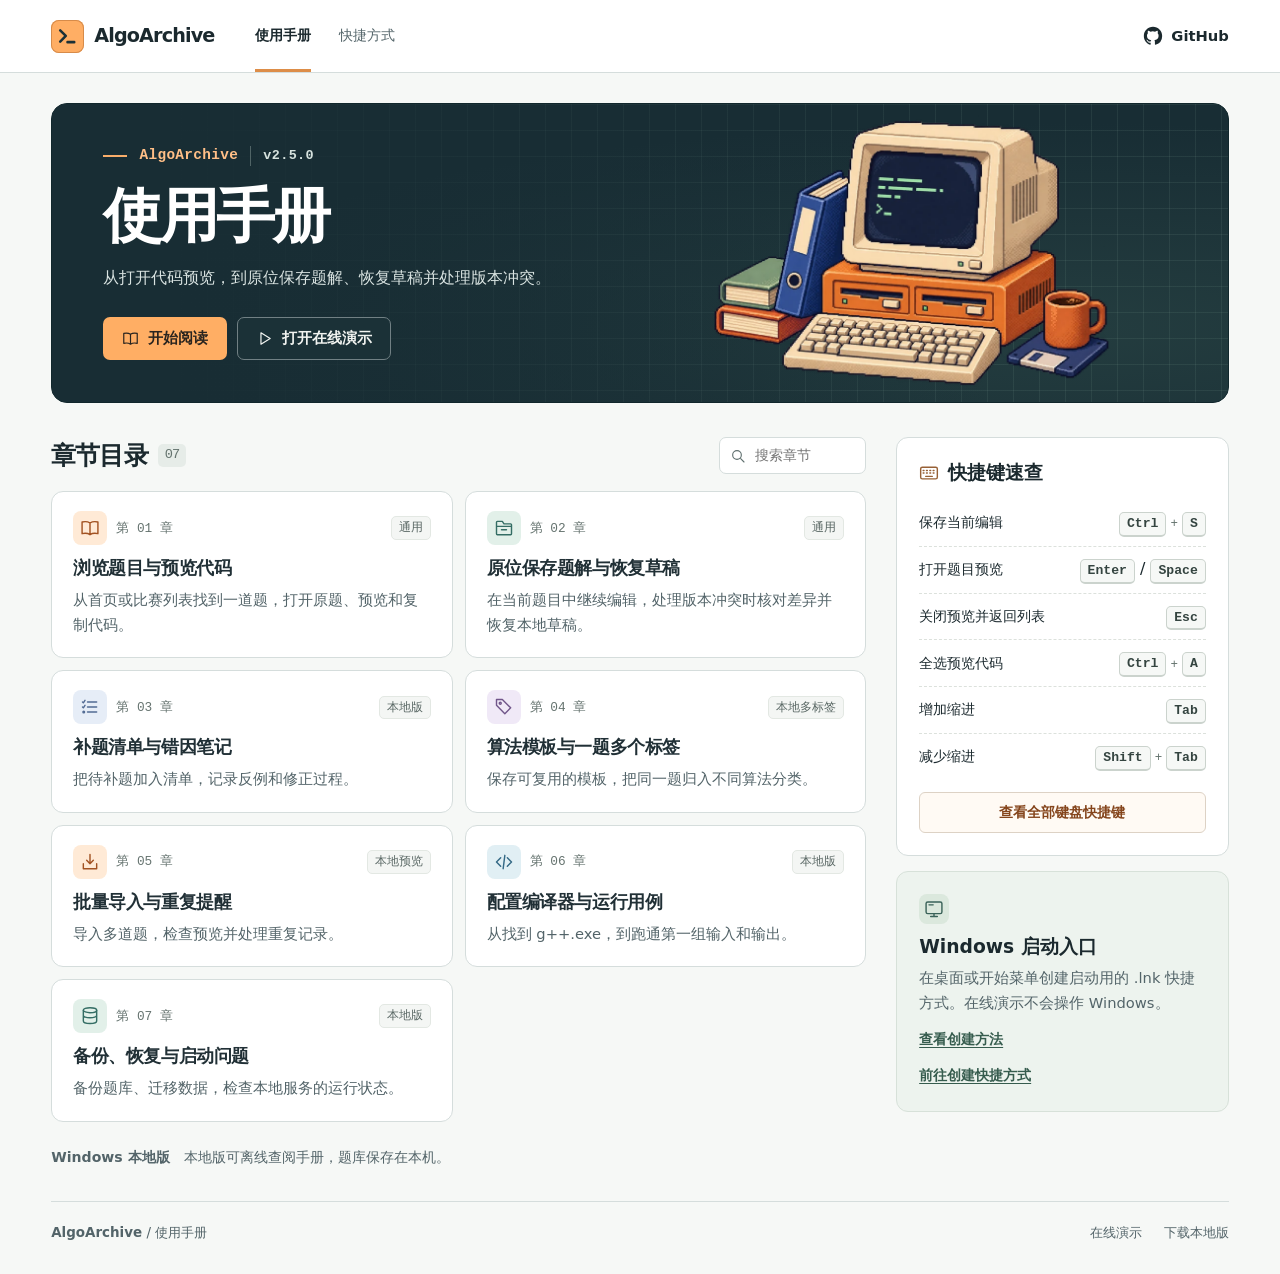
==== commit 2e6f5d0f: "feat: 发布 2.5.0 手册设置导航与编译器指引" ====
--- a/web/manual.html
+++ b/web/manual.html
@@ -5,7 +5,7 @@
   <meta name="viewport" content="width=device-width, initial-scale=1">
   <title>目录 · AlgoArchive 使用手册</title>
   <link rel="icon" href="favicon-32.png">
-  <link rel="stylesheet" href="manual.css?v=handbook-2.4.0">
+  <link rel="stylesheet" href="manual.css?v=handbook-2.5.0">
 </head>
 <body>
 <a class="skip" href="#main">跳到正文</a>
@@ -20,7 +20,7 @@
 <main id="main" class="shell home">
   <section class="masthead" aria-labelledby="manual-title">
     <div class="hero-copy">
-      <p class="version"><span>AlgoArchive</span><span>v2.4.0</span></p>
+      <p class="version"><span>AlgoArchive</span><span>v2.5.0</span></p>
       <h1 id="manual-title">使用手册</h1>
       <p class="hero-desc" data-demo-intro>从打开代码预览，到原位保存题解、恢复草稿并处理版本冲突。</p>
       <div class="actions"><a class="button primary" href="guide/browse.html"><svg class="icon" aria-hidden="true" width="20" height="20" viewBox="0 0 24 24" fill="none" stroke="currentColor" stroke-width="1.7" stroke-linejoin="round" stroke-linecap="round"><path d="M12 6C9 4 6 4 2.5 4.8v14C6 18 9 18 12 20c3-2 6-2 9.5-1.2v-14C18 4 15 4 12 6Zm0 0v14"/></svg>开始阅读</a>
@@ -66,12 +66,12 @@
   <aside class="rail" aria-label="快捷操作">
     <section class="quick-panel"><h2><svg class="icon" aria-hidden="true" width="20" height="20" viewBox="0 0 24 24" fill="none" stroke="currentColor" stroke-width="1.7" stroke-linejoin="round" stroke-linecap="round"><rect x="2" y="5" width="20" height="14" rx="2"/><path d="M5 9h1m3 0h1m3 0h1m3 0h1M5 12h1m3 0h1m3 0h1m3 0h1m-10 4h8"/></svg>快捷键速查</h2>
       <dl class="quick-list"><div><dt>保存当前编辑</dt><dd><span class="chord"><kbd>Ctrl</kbd><span class="plus">+</span><kbd>S</kbd></span></dd></div><div><dt>打开题目预览</dt><dd><span class="chord"><kbd>Enter</kbd></span> / <span class="chord"><kbd>Space</kbd></span></dd></div><div><dt>关闭预览并返回列表</dt><dd><span class="chord"><kbd>Esc</kbd></span></dd></div><div><dt>全选预览代码</dt><dd><span class="chord"><kbd>Ctrl</kbd><span class="plus">+</span><kbd>A</kbd></span></dd></div><div><dt>增加缩进</dt><dd><span class="chord"><kbd>Tab</kbd></span></dd></div><div><dt>减少缩进</dt><dd><span class="chord"><kbd>Shift</kbd><span class="plus">+</span><kbd>Tab</kbd></span></dd></div></dl>
-      <a class="panel-link" href="shortcuts.html">查看全部快捷操作</a>
+      <a class="panel-link" href="shortcuts.html#editor">查看全部键盘快捷键</a>
     </section>
-    <section class="launch-panel"><span class="launch-icon"><svg class="icon" aria-hidden="true" width="20" height="20" viewBox="0 0 24 24" fill="none" stroke="currentColor" stroke-width="1.7" stroke-linejoin="round" stroke-linecap="round"><rect x="2.5" y="3.5" width="19" height="14" rx="2"/><path d="M8 21h8m-4-3v3M6 7h5"/></svg></span><h2>Windows 启动入口</h2><p>在桌面或开始菜单创建快捷方式，移动便携版后也可重新建立入口。</p><a class="text-link" href="shortcuts.html#windows">查看创建方法</a></section>
+    <section class="launch-panel"><span class="launch-icon"><svg class="icon" aria-hidden="true" width="20" height="20" viewBox="0 0 24 24" fill="none" stroke="currentColor" stroke-width="1.7" stroke-linejoin="round" stroke-linecap="round"><rect x="2.5" y="3.5" width="19" height="14" rx="2"/><path d="M8 21h8m-4-3v3M6 7h5"/></svg></span><h2>Windows 启动入口</h2><p>在桌面或开始菜单创建启动用的 .lnk 快捷方式。在线演示不会操作 Windows。</p><a class="text-link" href="shortcuts.html#windows">查看创建方法</a><br><a class="text-link" data-settings-link href="./index.html#settings/about?focus=shortcuts">前往创建快捷方式</a><span class="settings-link-fallback" hidden tabindex="-1">此手册如果以 file:// 单独打开，直达设置的链接不能连接本地服务。请先从完整程序目录启动 AlgoArchive.exe，再用服务地址打开手册；也可在程序目录的 PowerShell 运行 <code>.\AlgoArchive.exe --create-shortcut</code> 创建桌面和开始菜单入口。</span></section>
   </aside></div>
   <div class="edition-note"><b>Windows 本地版</b><span>本地版可离线查阅手册，题库保存在本机。</span></div>
 </main>
-<script src="manual.js?v=handbook-2.4.0" defer></script>
+<script src="manual.js?v=handbook-2.5.0" defer></script>
 <footer class="shell footer"><span><b>AlgoArchive</b> / 使用手册</span><a href="https://aqiw-source.github.io/AlgoArchive/" target="_blank" rel="noopener noreferrer">在线演示</a><a href="https://github.com/Aqiw-source/AlgoArchive/releases/latest" target="_blank" rel="noopener noreferrer">下载本地版</a></footer>
 </body></html>
--- a/web/manual.css
+++ b/web/manual.css
@@ -133,6 +133,8 @@
 .key-list dt { margin: 0; }
 .key-detail { grid-column: 1/-1; }
 .key-list .binding { align-self: center; white-space: nowrap; }
+.settings-link-fallback { display: block; margin-top: 8px; padding: 10px 12px; border-left: 3px solid #df995f; border-radius: 0 6px 6px 0; color: var(--muted); background: #fff6e9; font-size: .88rem; }
+.settings-link-fallback:focus { outline: 2px solid #29848a; outline-offset: 2px; }
 @media (min-width: 1500px) { .home { padding-top: 38px; } .masthead { min-height: 322px; } .art img { height: 295px; } }
 @media (max-width: 980px) { .home-grid { grid-template-columns: minmax(0,1fr) 245px; gap: 18px; } .chapter-card { padding: 16px; } .reading { gap: 18px; } .quick-panel,.launch-panel { padding: 18px; } }
 @media (max-width: 780px) { .home-grid { grid-template-columns: 1fr; } .rail { grid-template-columns: 1fr 1fr; } .masthead { grid-template-columns: 1.2fr 1fr; } .art { padding-right: 4%; } .reading { grid-template-columns: 1fr; } .toc { position: static; } .chapter-index { grid-template-columns: 1fr 1fr; } .chapter-index strong { grid-column: 1/-1; } }
